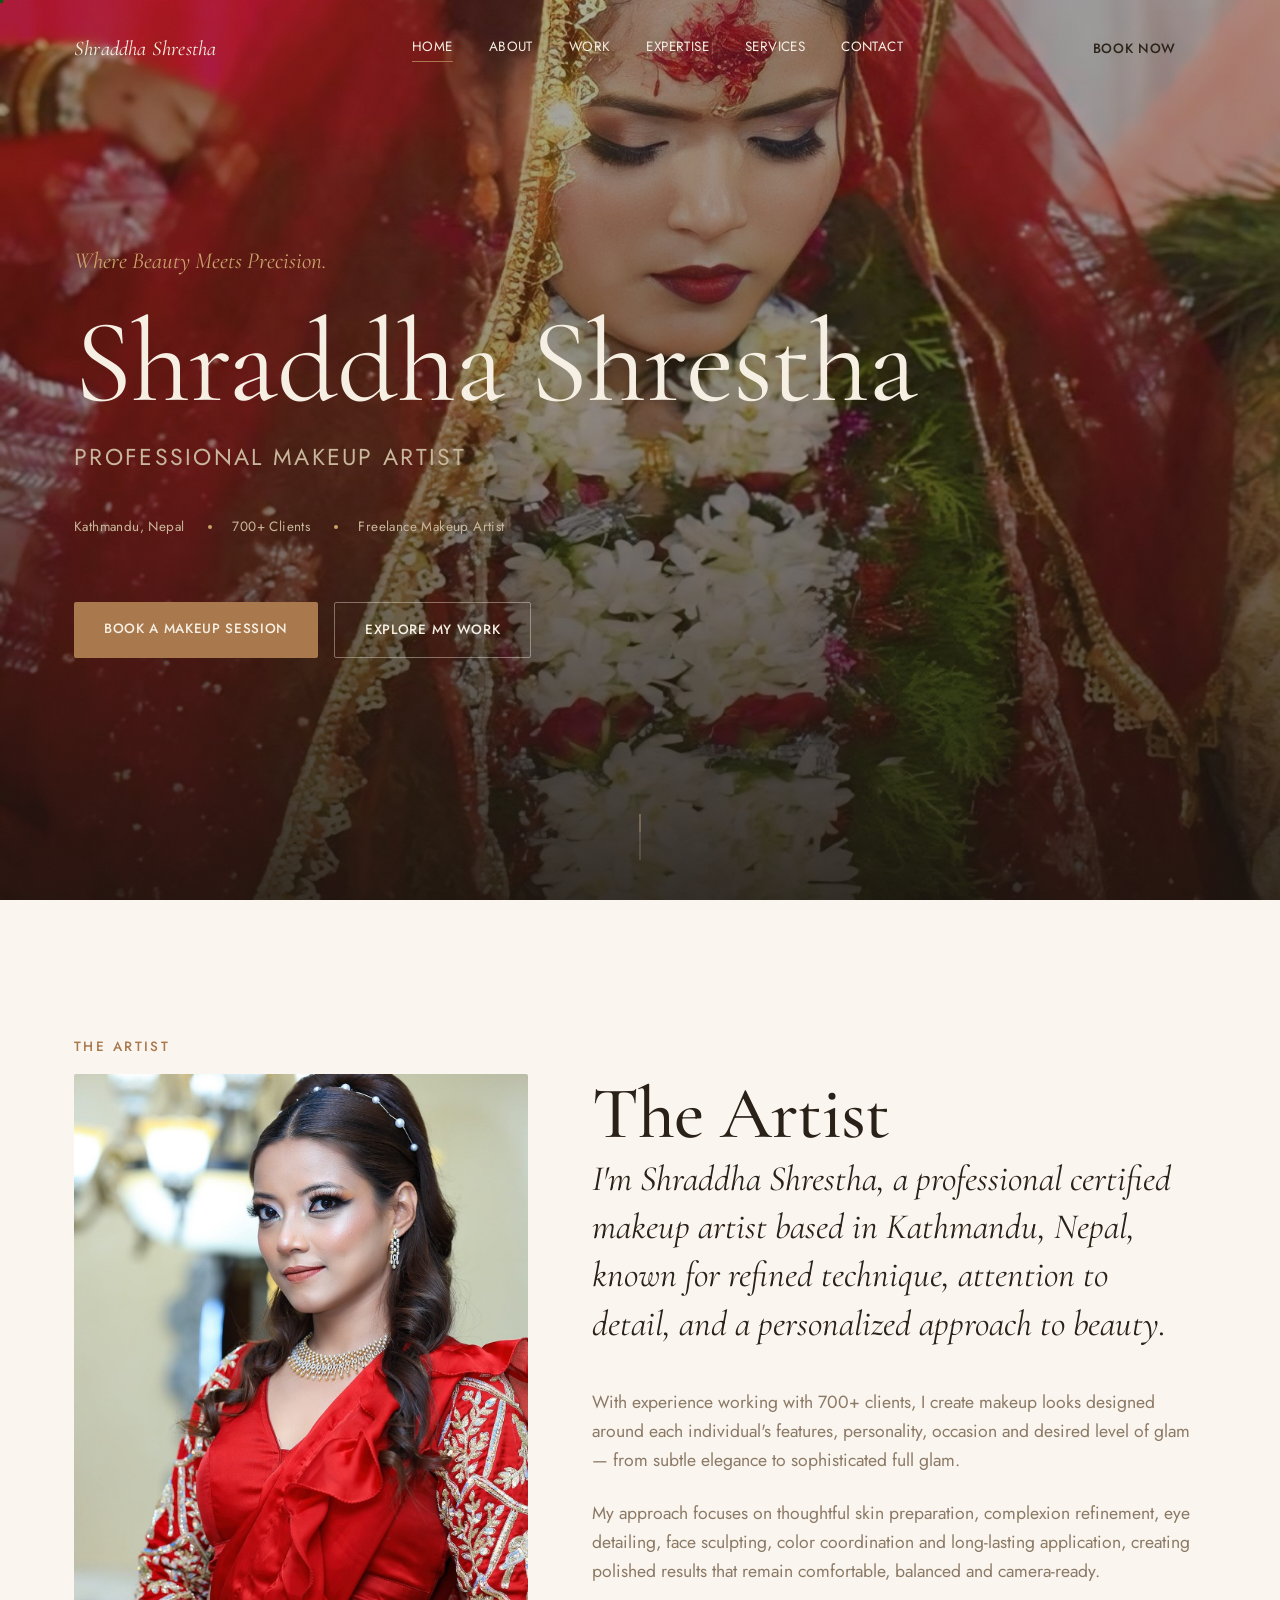
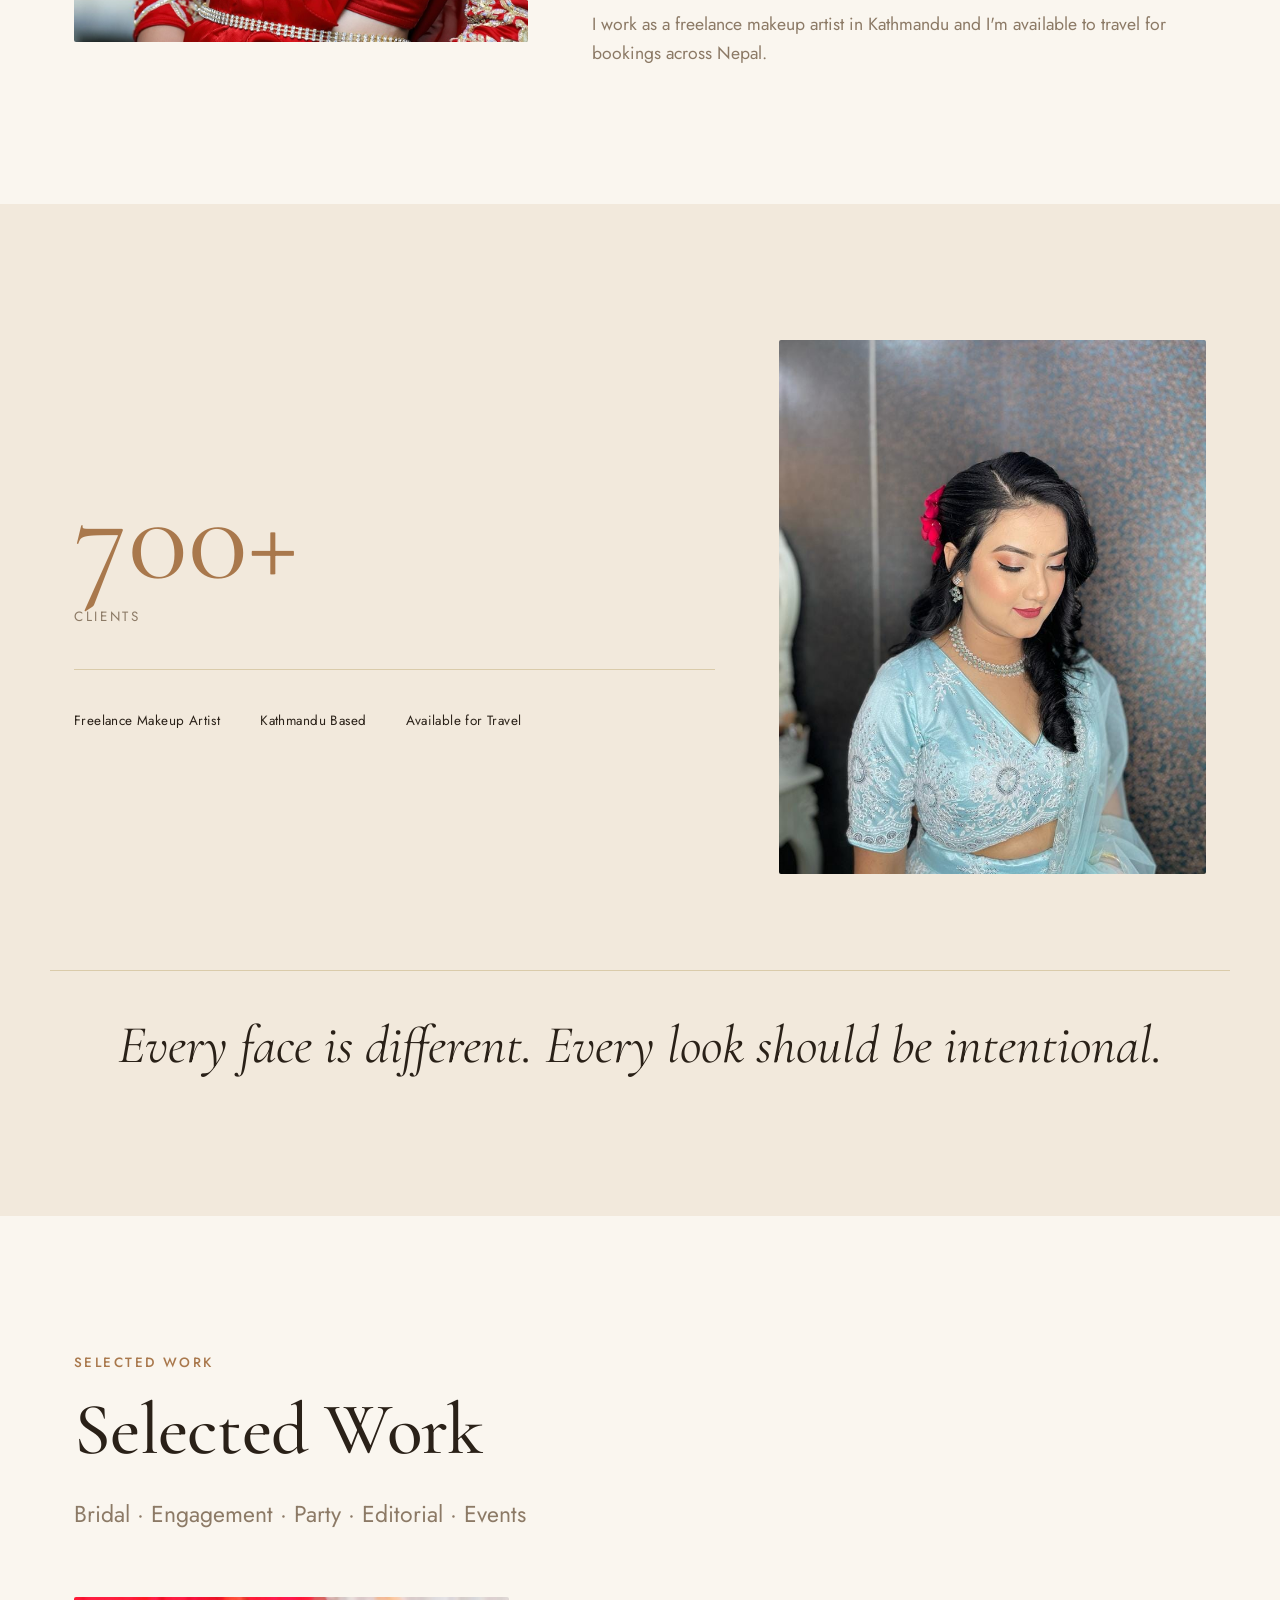
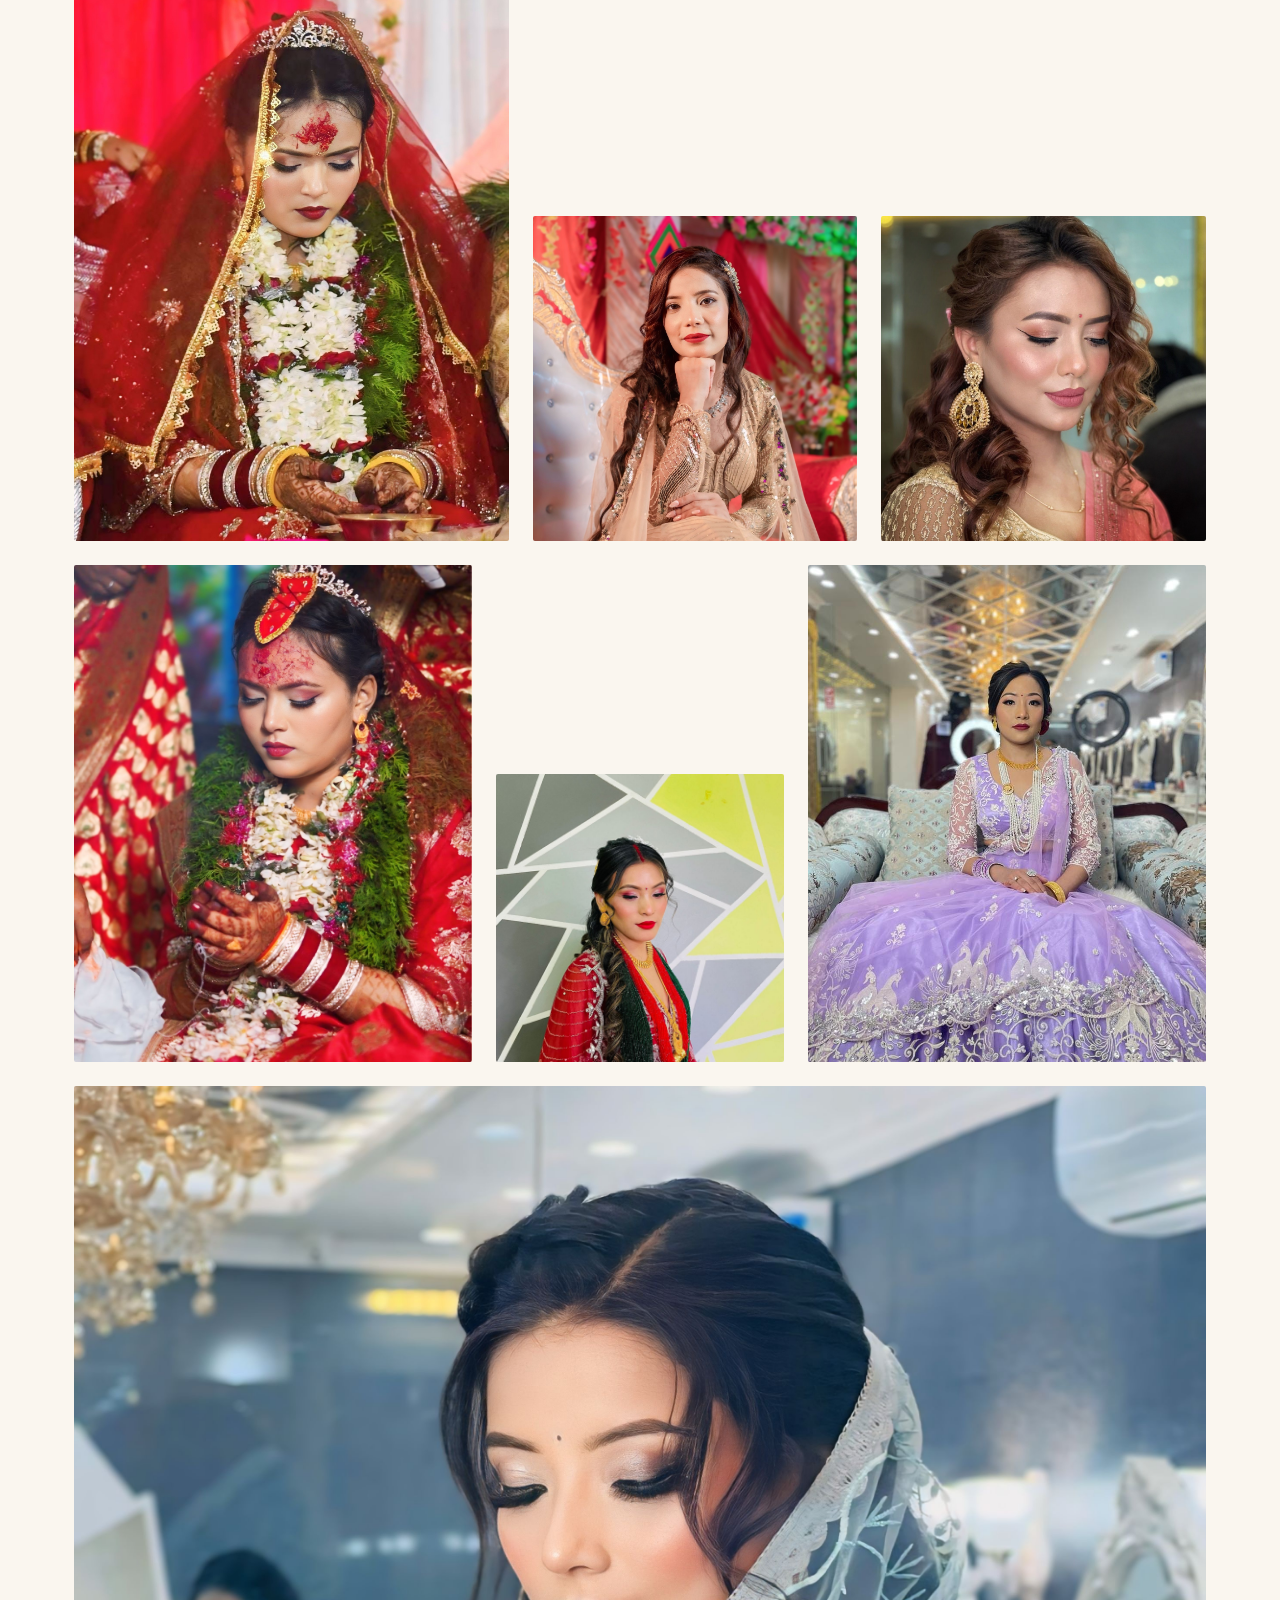
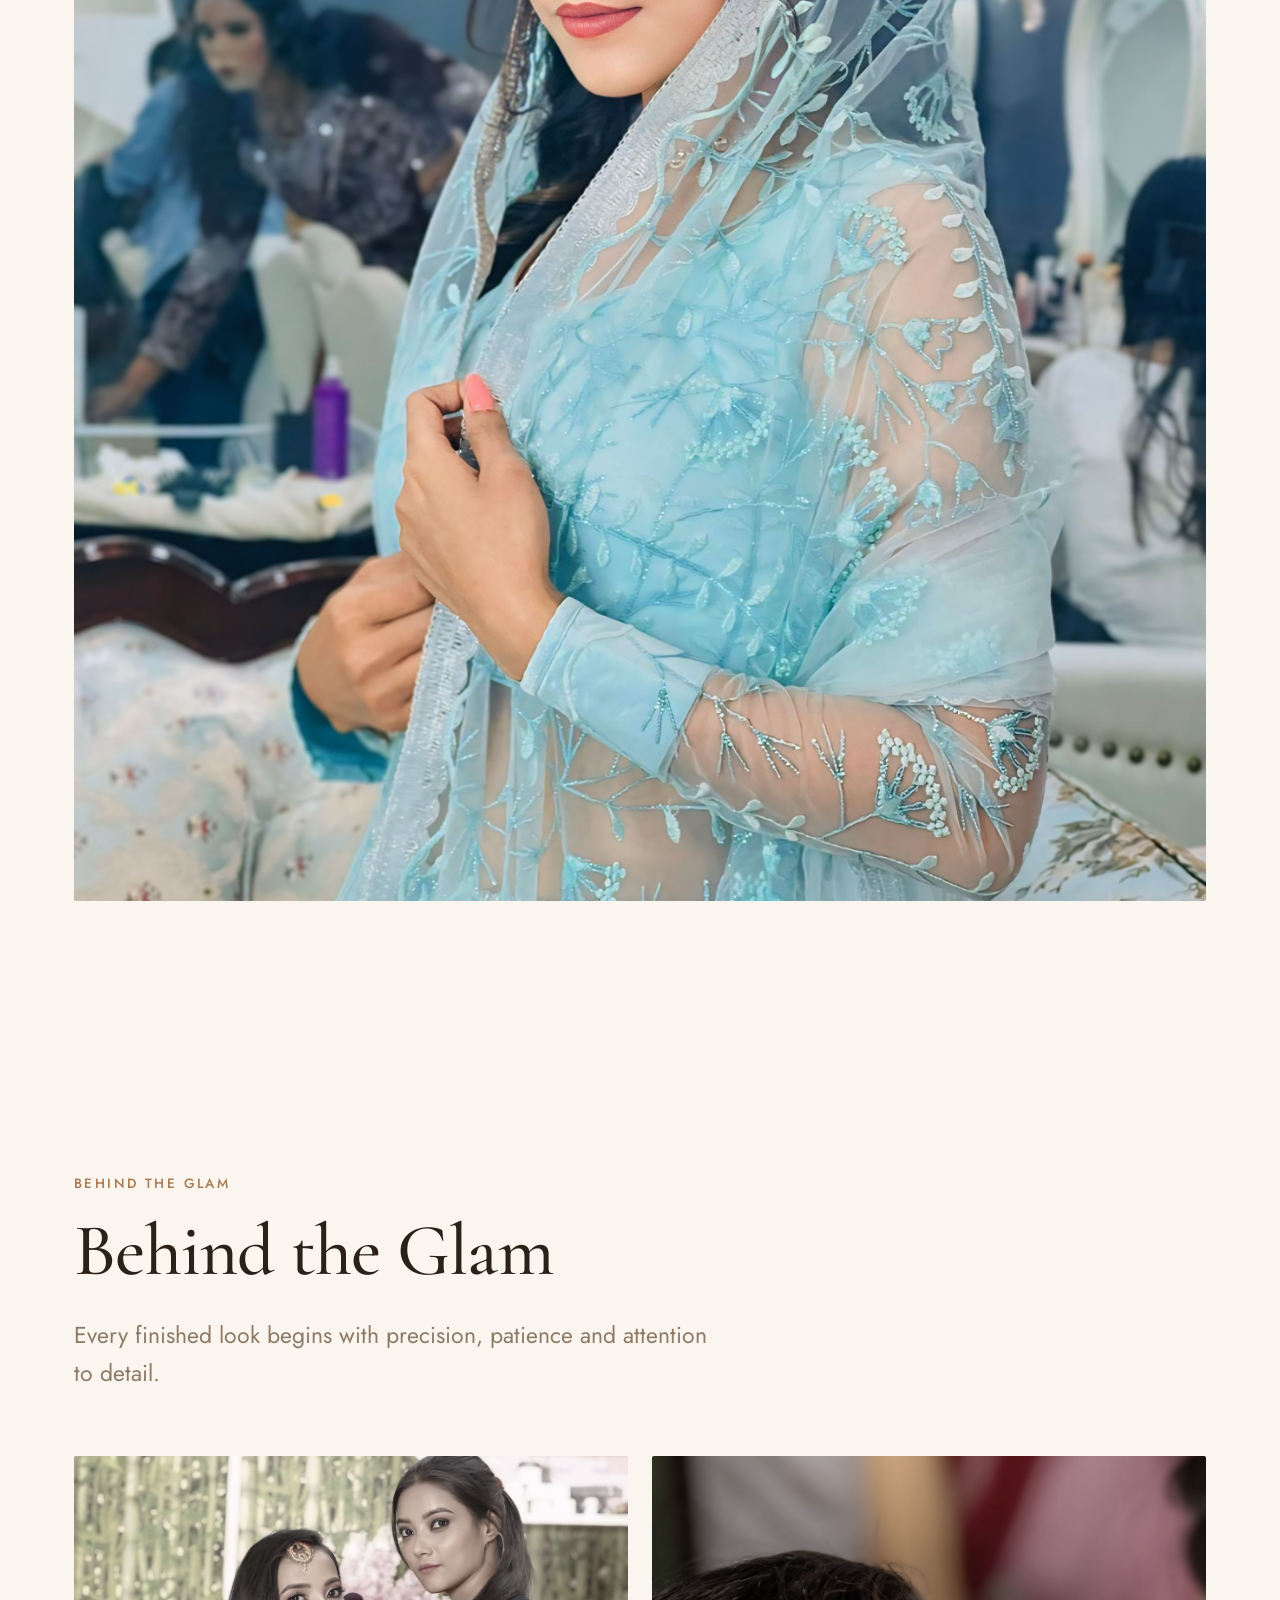
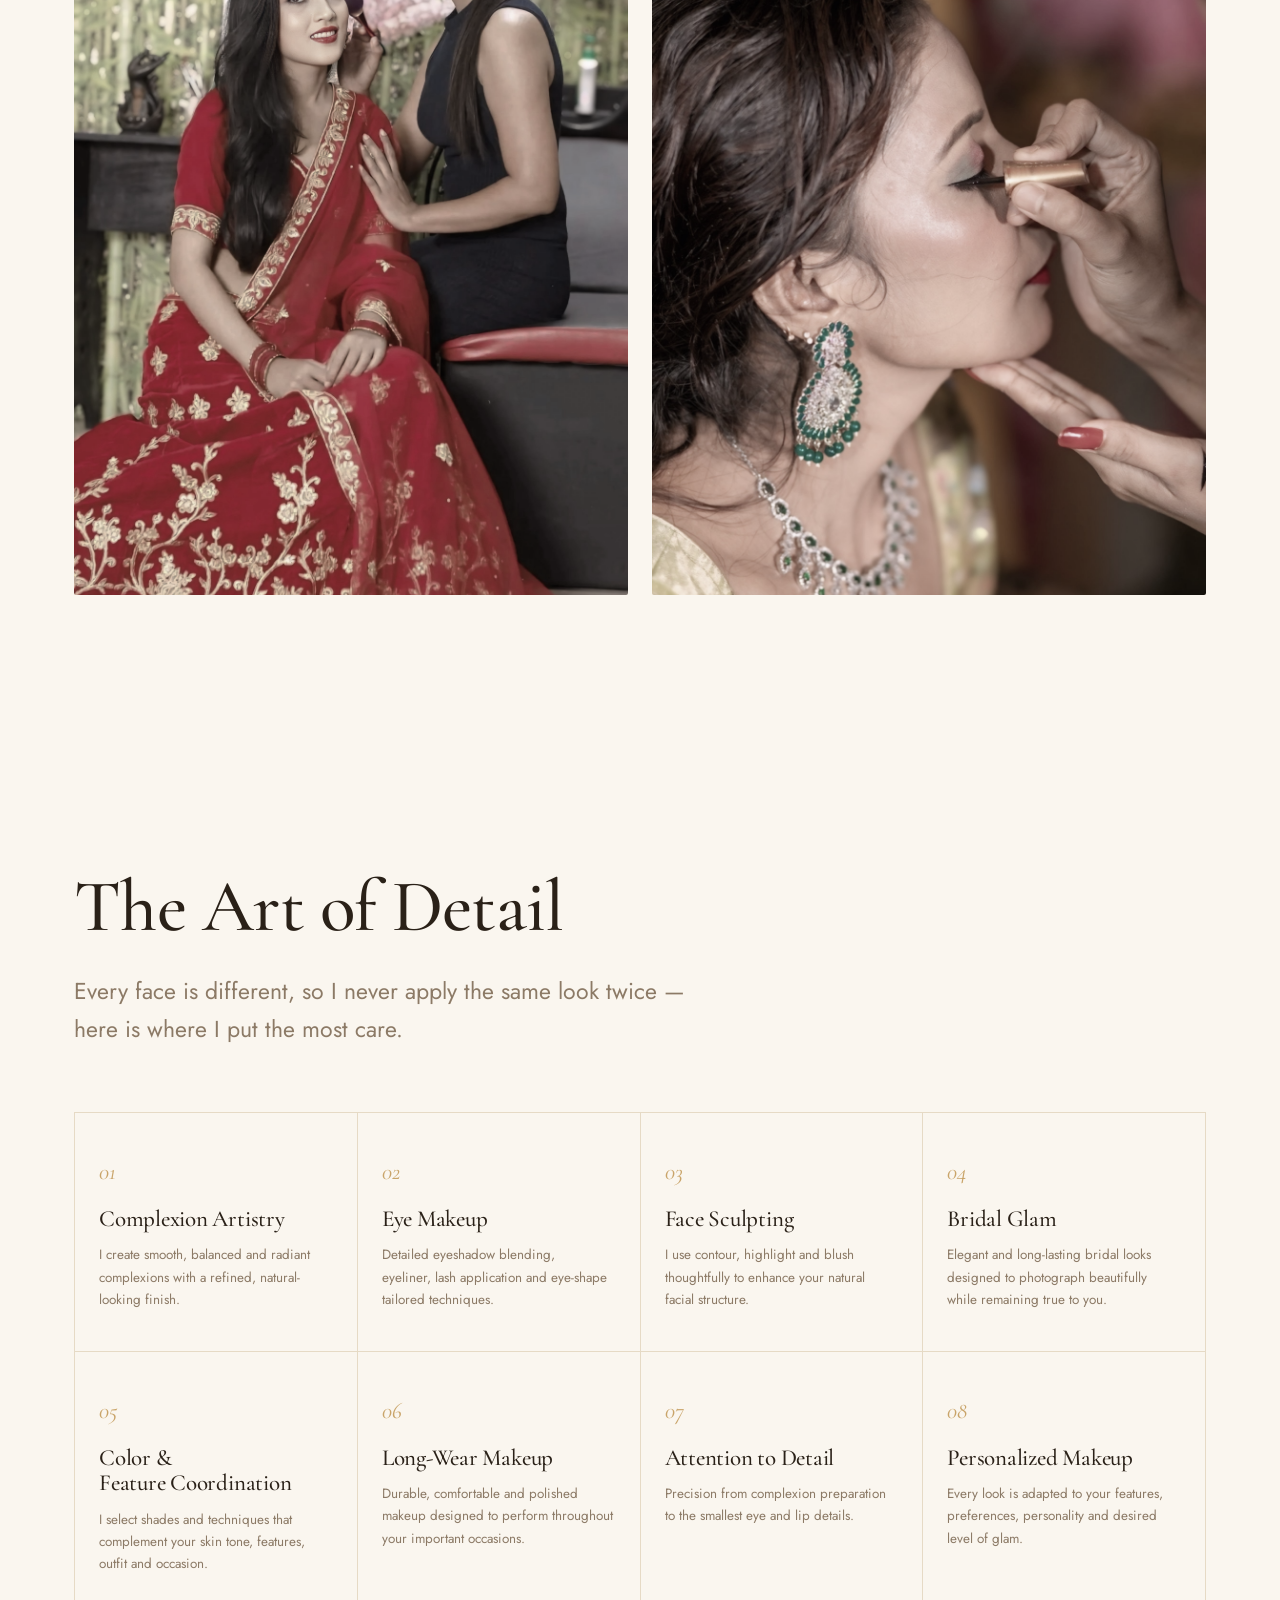
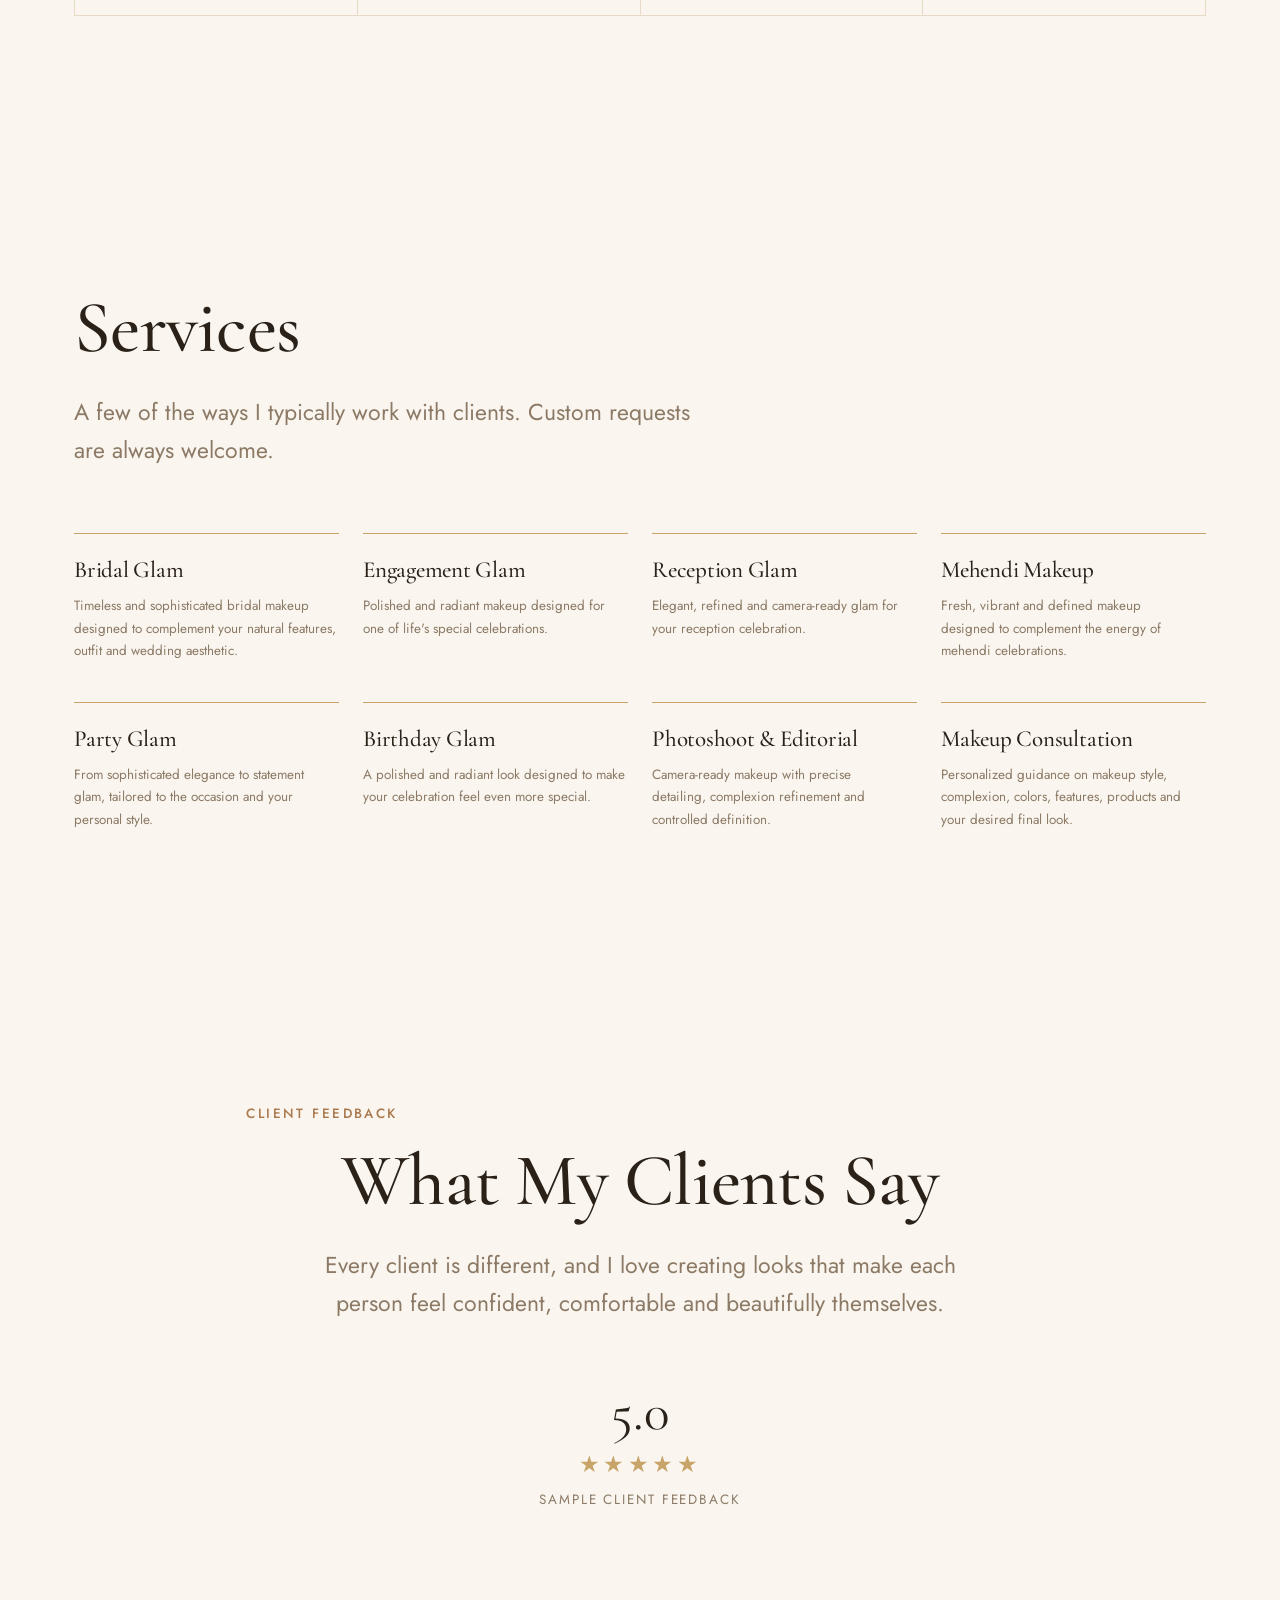
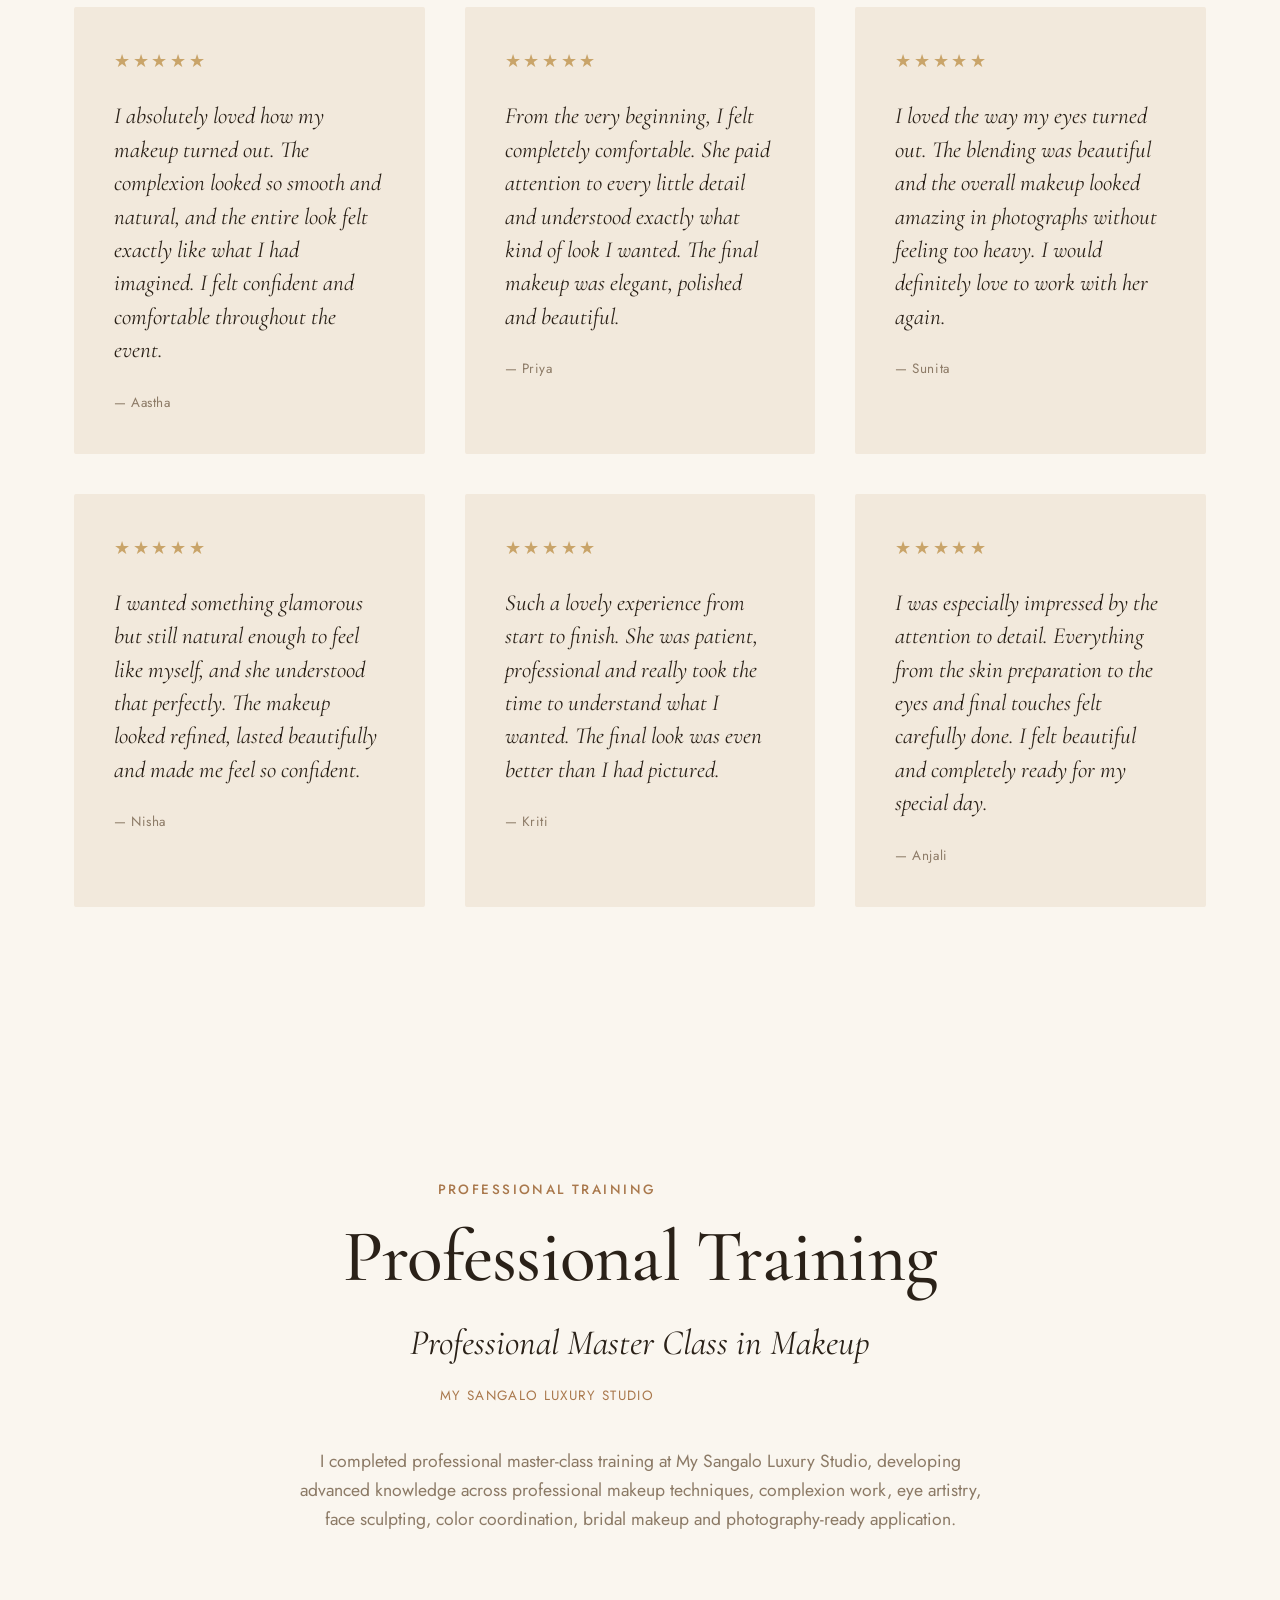
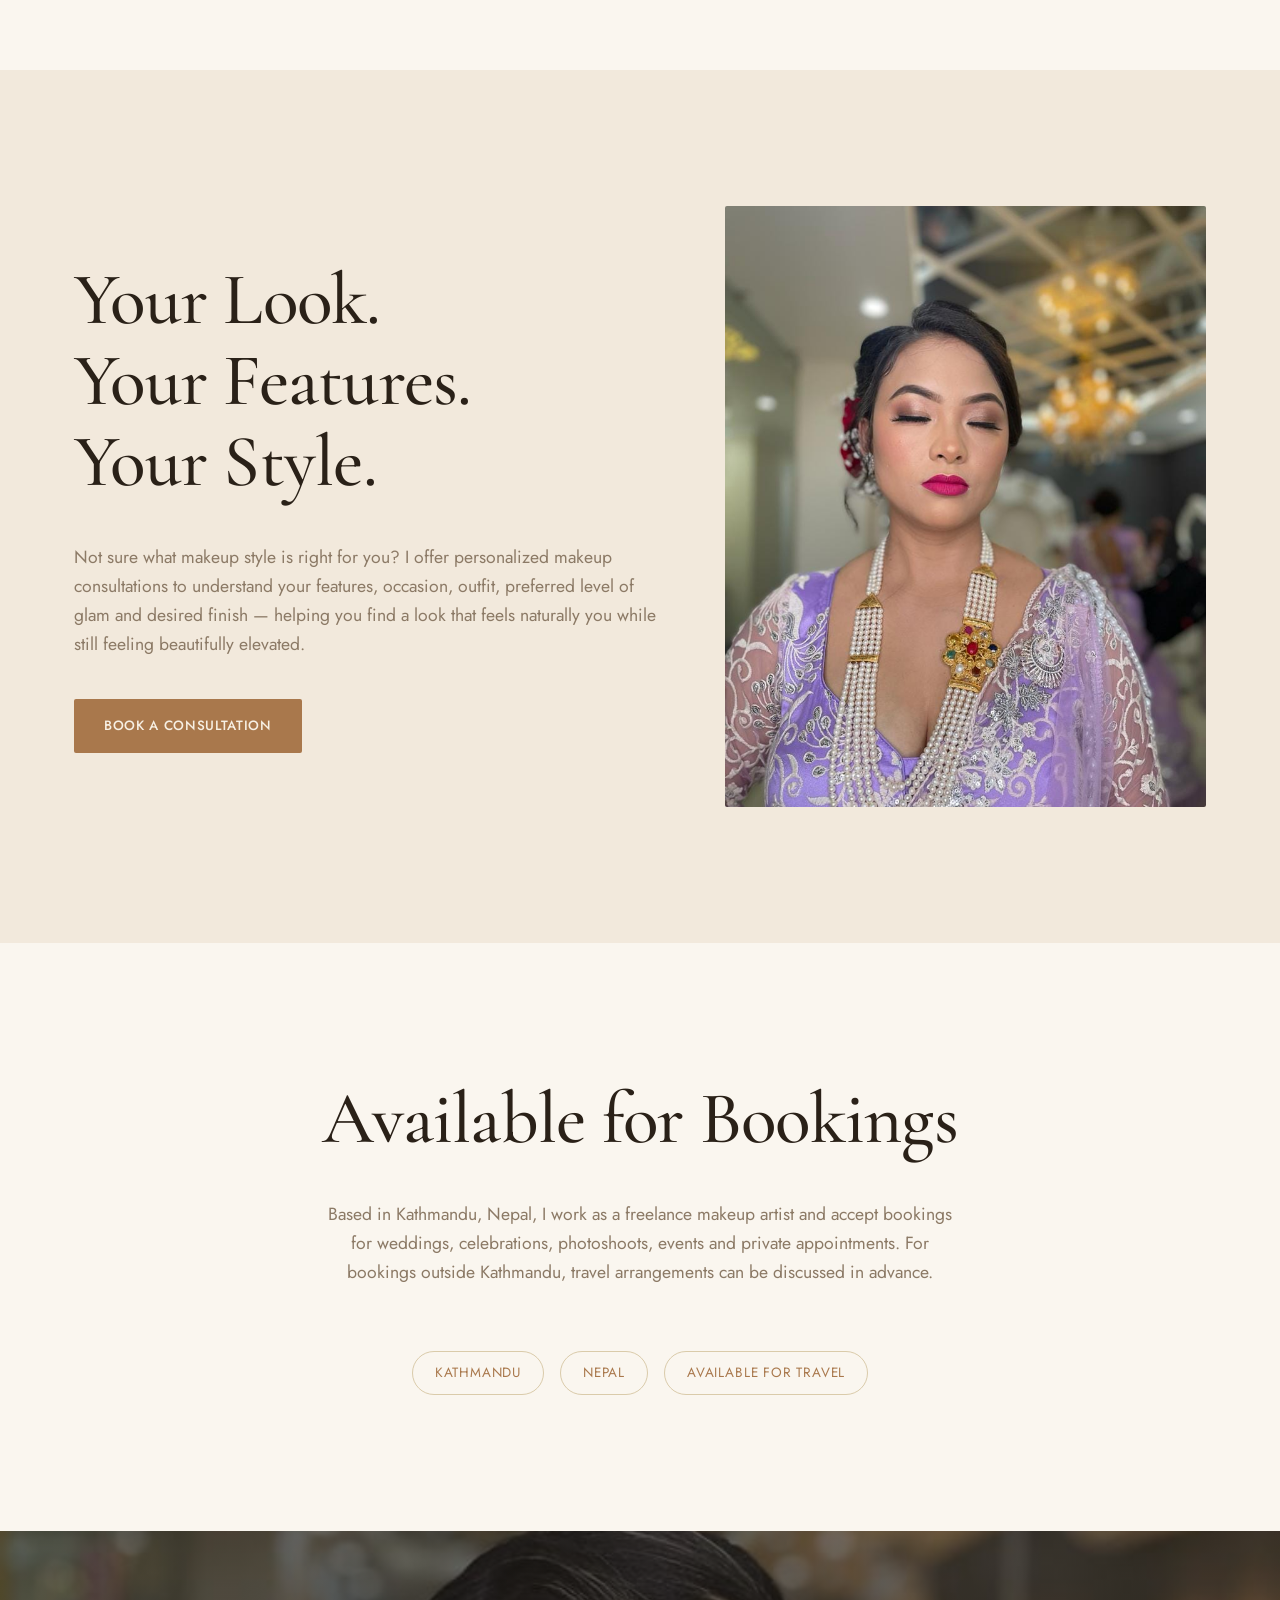
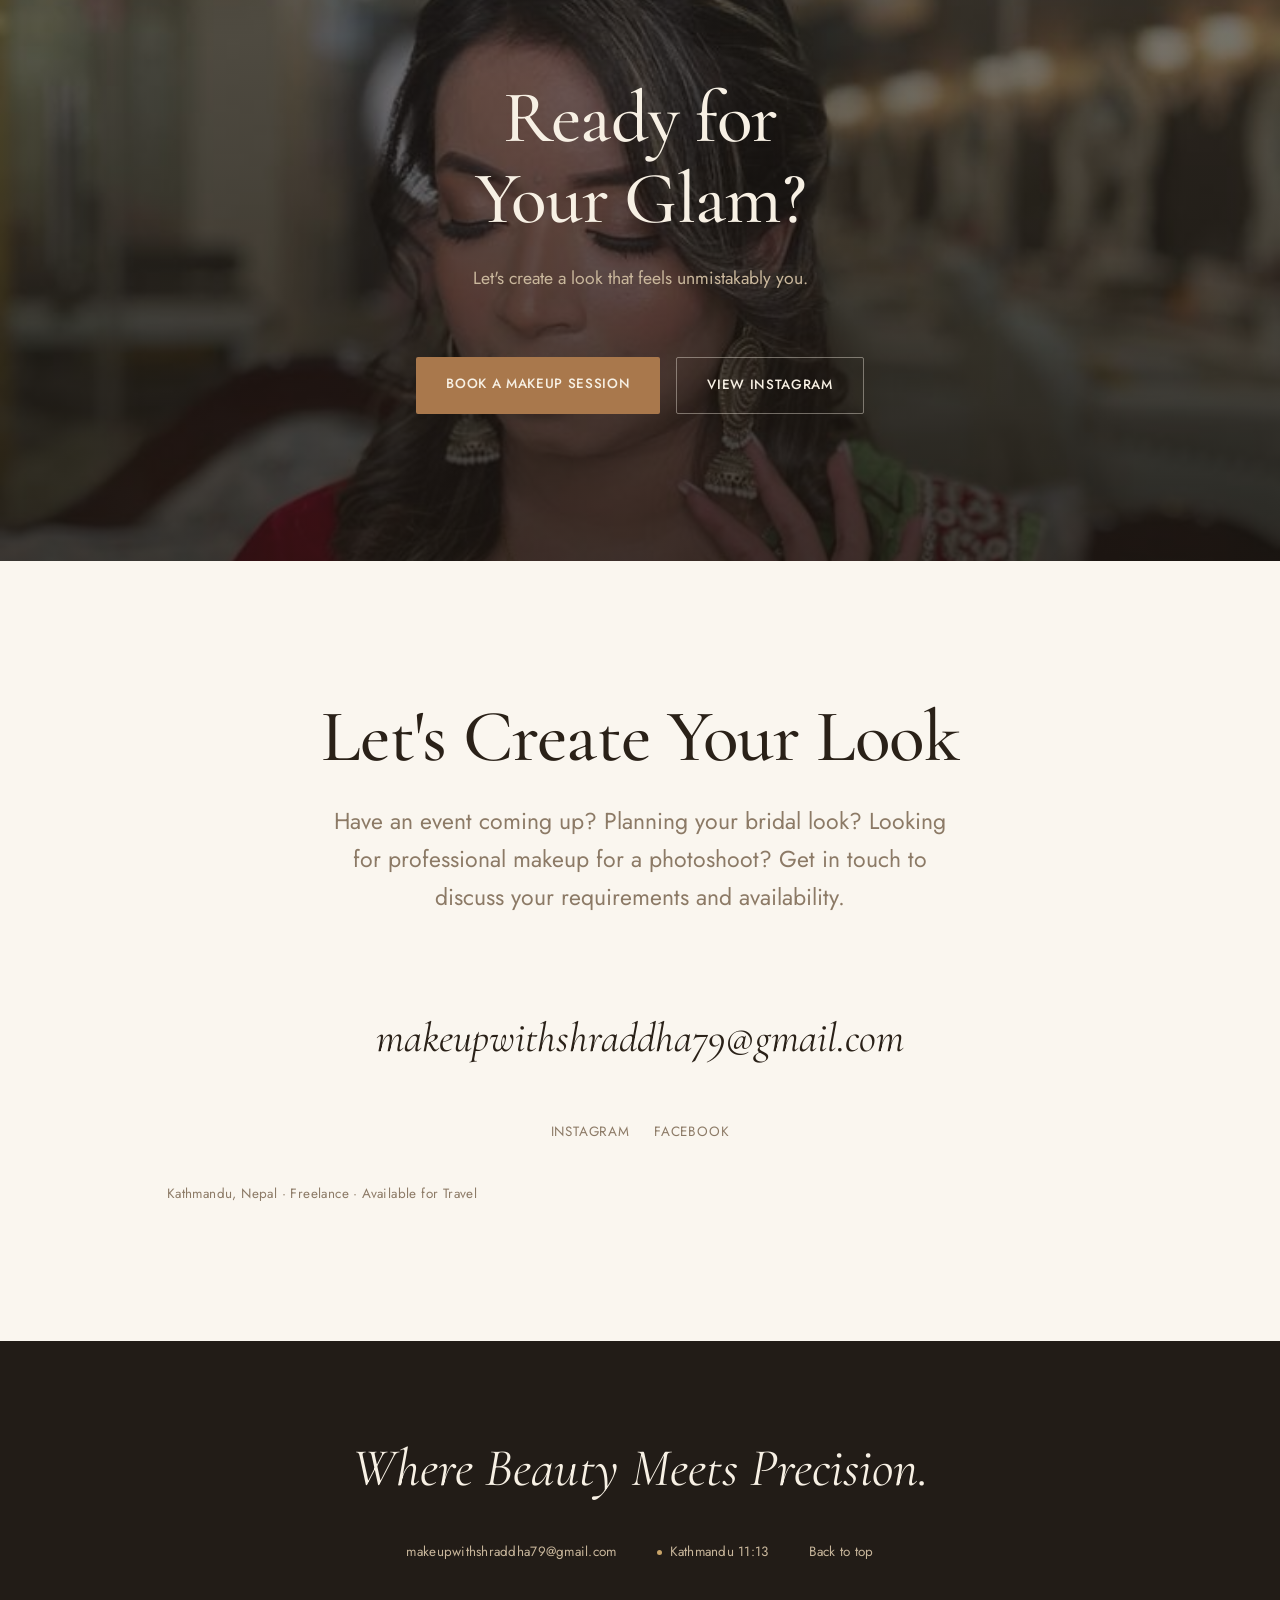
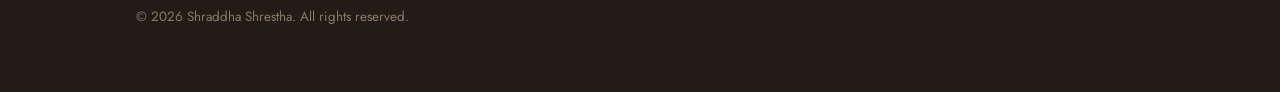
==== index.html @ 5c32a6ad "Initial commit: Shraddha Shrestha makeup artist portfolio Premium editorial portfolio built on a con" ====
<!DOCTYPE html>
<html lang="en">
<head>
  <meta charset="UTF-8">
  <meta name="viewport" content="width=device-width, initial-scale=1.0">
  <meta name="theme-color" content="#FAF5EC">

  <!-- ===== SEO / PRIMARY META ===== -->
  <title>Shraddha Shrestha | Bridal Makeup Artist in Kathmandu, Nepal</title>
  <meta name="description" content="Certified freelance makeup artist in Kathmandu, Nepal. Shraddha Shrestha creates bridal, engagement, party and photoshoot makeup for 700+ clients — available for bookings and travel across Nepal.">
  <meta name="keywords" content="makeup artist Kathmandu, bridal makeup artist Kathmandu, bridal makeup artist Nepal, professional makeup artist Nepal, freelance makeup artist Kathmandu, makeup artist near me Kathmandu, engagement makeup artist Kathmandu, party makeup artist Kathmandu, mehendi makeup Nepal, photoshoot makeup artist Kathmandu, makeup consultation Kathmandu, certified makeup artist Nepal, Shraddha Shrestha makeup artist, makeup with shraddha">
  <meta name="author" content="Shraddha Shrestha">
  <meta name="robots" content="index, follow, max-image-preview:large, max-snippet:-1, max-video-preview:-1">
  <link rel="canonical" href="https://example.com/">

  <!-- ===== LOCAL SEO — update lat/long if the studio location changes ===== -->
  <meta name="geo.region" content="NP-BA">
  <meta name="geo.placename" content="Kathmandu, Nepal">
  <meta name="geo.position" content="27.7172;85.3240">
  <meta name="ICBM" content="27.7172, 85.3240">

  <link rel="icon" href="data:image/svg+xml,%3Csvg xmlns='http://www.w3.org/2000/svg' viewBox='0 0 32 32'%3E%3Crect width='32' height='32' rx='6' fill='%232B241E'/%3E%3Ctext x='16' y='23' font-family='Georgia,serif' font-size='19' fill='%23C9A469' text-anchor='middle'%3ES%3C/text%3E%3C/svg%3E">
  <link rel="apple-touch-icon" href="data:image/svg+xml,%3Csvg xmlns='http://www.w3.org/2000/svg' viewBox='0 0 32 32'%3E%3Crect width='32' height='32' fill='%232B241E'/%3E%3Ctext x='16' y='23' font-family='Georgia,serif' font-size='19' fill='%23C9A469' text-anchor='middle'%3ES%3C/text%3E%3C/svg%3E">

  <!-- ===== OPEN GRAPH ===== -->
  <meta property="og:type" content="website">
  <meta property="og:site_name" content="Shraddha Shrestha">
  <meta property="og:url" content="https://example.com/">
  <meta property="og:title" content="Shraddha Shrestha | Bridal Makeup Artist in Kathmandu, Nepal">
  <meta property="og:description" content="Certified freelance makeup artist in Kathmandu, Nepal — bridal, engagement, party, mehendi and photoshoot makeup for 700+ clients. Where beauty meets precision.">
  <meta property="og:image" content="https://example.com/images/Shraddha%20Shrestha%20about%20me%20image.jpg">
  <meta property="og:image:width" content="1200">
  <meta property="og:image:height" content="630">
  <meta property="og:image:alt" content="Shraddha Shrestha, bridal makeup artist in Kathmandu, Nepal">
  <meta property="og:locale" content="en_US">

  <!-- ===== TWITTER CARD ===== -->
  <meta name="twitter:card" content="summary_large_image">
  <meta name="twitter:title" content="Shraddha Shrestha | Bridal Makeup Artist in Kathmandu, Nepal">
  <meta name="twitter:description" content="Certified freelance makeup artist in Kathmandu, Nepal — bridal, engagement, party, mehendi and photoshoot makeup for 700+ clients.">
  <meta name="twitter:image" content="https://example.com/images/Shraddha%20Shrestha%20about%20me%20image.jpg">
  <meta name="twitter:image:alt" content="Shraddha Shrestha, bridal makeup artist in Kathmandu, Nepal">

  <!-- ===== FONTS ===== -->
  <link rel="preconnect" href="https://fonts.googleapis.com">
  <link rel="preconnect" href="https://fonts.gstatic.com" crossorigin>
  <link rel="stylesheet" href="https://fonts.googleapis.com/css2?family=Cormorant+Garamond:ital,wght@0,400;0,500;0,600;1,400;1,500&family=Jost:wght@400;500;600&display=swap">

  <link rel="preload" as="image" href="images/ee.jpg">
  <link rel="stylesheet" href="style.css">

  <!-- ===== STRUCTURED DATA =====
       Deliberately NOT including review/aggregateRating schema:
       the testimonials on this page are sample/placeholder content
       (see content.js), and structured-data ratings can surface
       directly as star ratings in Google search results — adding
       that here before real reviews exist would be misleading. ===== -->
  <script type="application/ld+json">
  {
    "@context": "https://schema.org",
    "@type": "Person",
    "name": "Shraddha Shrestha",
    "alternateName": "Makeup with Shraddha",
    "url": "https://example.com/",
    "image": "https://example.com/images/Shraddha%20Shrestha%20about%20me%20image.jpg",
    "jobTitle": "Bridal & Freelance Makeup Artist",
    "description": "Certified freelance makeup artist in Kathmandu, Nepal, specializing in bridal, engagement, party, mehendi and photoshoot makeup.",
    "address": { "@type": "PostalAddress", "addressLocality": "Kathmandu", "addressCountry": "Nepal" },
    "areaServed": { "@type": "Country", "name": "Nepal" },
    "knowsAbout": ["Bridal Makeup", "Engagement Makeup", "Reception Makeup", "Mehendi Makeup", "Party Makeup", "Birthday Makeup", "Photoshoot Makeup", "Makeup Consultation"],
    "makesOffer": [
      { "@type": "Offer", "itemOffered": { "@type": "Service", "name": "Bridal Glam" } },
      { "@type": "Offer", "itemOffered": { "@type": "Service", "name": "Engagement Glam" } },
      { "@type": "Offer", "itemOffered": { "@type": "Service", "name": "Reception Glam" } },
      { "@type": "Offer", "itemOffered": { "@type": "Service", "name": "Mehendi Makeup" } },
      { "@type": "Offer", "itemOffered": { "@type": "Service", "name": "Party Glam" } },
      { "@type": "Offer", "itemOffered": { "@type": "Service", "name": "Birthday Glam" } },
      { "@type": "Offer", "itemOffered": { "@type": "Service", "name": "Photoshoot & Editorial Makeup" } },
      { "@type": "Offer", "itemOffered": { "@type": "Service", "name": "Makeup Consultation" } }
    ],
    "sameAs": ["https://instagram.com/makeupwithshraddha_", "https://www.facebook.com/makeupwithshraddha"]
  }
  </script>
</head>
<body>
  <div class="grain" aria-hidden="true"></div>
  <div class="cursor-dot" aria-hidden="true"></div>

  <a href="#hero" class="skip-link">Skip to content</a>

  <!-- ===== NAVIGATION ===== -->
  <header id="navbar">
    <div class="nav-inner">
      <a href="#hero" class="nav-logo" id="nav-logo"></a>
      <button id="menu-toggle" aria-label="Toggle menu" aria-expanded="false">
        <span></span>
        <span></span>
      </button>
      <nav class="nav-links" id="nav-links"></nav>
      <a href="#contact" class="btn btn-nav" id="nav-cta"></a>
    </div>
  </header>

  <!-- ===== HERO ===== -->
  <section id="hero">
    <div class="hero-bg">
      <video
        class="hero-video"
        id="hero-video"
        autoplay
        muted
        loop
        playsinline
        preload="metadata">
      </video>
      <div class="hero-overlay"></div>
    </div>
    <div class="hero-content">
      <p class="eyebrow" id="hero-eyebrow"></p>
      <h1 id="hero-headline"></h1>
      <p class="hero-sub" id="hero-subheadline"></p>
      <div class="hero-meta" id="hero-meta"></div>
      <div class="hero-buttons" id="hero-buttons"></div>
    </div>
    <div class="hero-scroll" aria-hidden="true"><span></span></div>
  </section>

  <!-- ===== ABOUT / THE ARTIST ===== -->
  <section id="about">
    <p class="eyebrow eyebrow-label">The Artist</p>
    <div class="about-grid">
      <div class="about-image">
        <img id="about-image" src="" alt="">
      </div>
      <div class="about-text">
        <h2 id="about-heading"></h2>
        <p class="lead" id="about-lead"></p>
        <div id="about-paragraphs"></div>
      </div>
    </div>
  </section>

  <!-- ===== STATS / EXPERIENCE ===== -->
  <section id="stats">
    <div class="stats-grid">
      <div class="stats-figure">
        <span class="stats-number" id="stats-number"></span>
        <span class="stats-number-label" id="stats-number-label"></span>
        <ul class="stats-details" id="stats-details"></ul>
      </div>
      <div class="stats-image">
        <img id="stats-image" src="" alt="">
      </div>
    </div>
    <p class="stats-statement" id="stats-statement"></p>
  </section>

  <!-- ===== SELECTED WORK ===== -->
  <section id="work">
    <p class="eyebrow eyebrow-label">Selected Work</p>
    <h2 id="work-heading"></h2>
    <p class="section-intro" id="work-intro"></p>
    <div class="work-gallery" id="work-gallery"></div>
  </section>

  <!-- ===== BEHIND THE GLAM ===== -->
  <section id="glam">
    <p class="eyebrow eyebrow-label">Behind the Glam</p>
    <h2 id="glam-heading"></h2>
    <p class="section-intro" id="glam-statement"></p>
    <div class="glam-gallery" id="glam-gallery"></div>
  </section>

  <!-- ===== EXPERTISE / THE ART OF DETAIL ===== -->
  <section id="expertise">
    <h2 id="expertise-heading"></h2>
    <p class="section-intro" id="expertise-intro"></p>
    <div class="expertise-grid" id="expertise-items"></div>
  </section>

  <!-- ===== SERVICES ===== -->
  <section id="services">
    <h2 id="services-heading"></h2>
    <p class="section-intro" id="services-intro"></p>
    <div class="services-grid" id="services-items"></div>
  </section>

  <!-- ===== TESTIMONIALS (sample/demo content — see content.js) ===== -->
  <section id="testimonials">
    <p class="eyebrow eyebrow-label">Client Feedback</p>
    <h2 id="testimonials-heading"></h2>
    <p class="section-intro" id="testimonials-intro"></p>
    <div class="testimonials-rating">
      <span class="testimonials-rating-number" id="testimonials-rating-number"></span>
      <span class="testimonials-rating-stars" id="testimonials-rating-stars"></span>
      <span class="testimonials-rating-label" id="testimonials-rating-label"></span>
    </div>
    <div class="testimonials-track" id="testimonials-items"></div>
  </section>

  <!-- ===== PROFESSIONAL TRAINING ===== -->
  <section id="training">
    <div class="training-inner">
      <p class="eyebrow eyebrow-label">Professional Training</p>
      <h2 id="training-heading"></h2>
      <p class="training-qualification" id="training-qualification"></p>
      <p class="training-institution" id="training-institution"></p>
      <p class="training-paragraph" id="training-paragraph"></p>
    </div>
  </section>

  <!-- ===== MAKEUP CONSULTATION ===== -->
  <section id="consultation">
    <div class="consultation-grid">
      <div class="consultation-text">
        <h2 id="consultation-heading"></h2>
        <p id="consultation-paragraph"></p>
        <a href="#" class="btn btn-primary" id="consultation-cta"></a>
      </div>
      <div class="consultation-image">
        <img id="consultation-image" src="" alt="">
      </div>
    </div>
  </section>

  <!-- ===== AVAILABLE FOR BOOKINGS / TRAVEL ===== -->
  <section id="travel">
    <h2 id="travel-heading"></h2>
    <p id="travel-paragraph"></p>
    <div class="travel-tags" id="travel-tags"></div>
  </section>

  <!-- ===== FINAL CTA ===== -->
  <section id="finalCta">
    <div class="final-cta-bg">
      <img id="final-cta-image" src="" alt="">
      <div class="final-cta-overlay"></div>
    </div>
    <div class="final-cta-content">
      <h2 id="final-cta-heading"></h2>
      <p id="final-cta-paragraph"></p>
      <div class="hero-buttons" id="final-cta-buttons"></div>
    </div>
  </section>

  <!-- ===== CONTACT ===== -->
  <section id="contact">
    <h2 id="contact-heading"></h2>
    <p class="section-intro" id="contact-intro"></p>
    <a href="#" id="contact-email" class="contact-email"></a>
    <div class="social-links" id="contact-social"></div>
    <p class="contact-meta" id="contact-meta"></p>
  </section>

  <!-- ===== FOOTER ===== -->
  <footer>
    <p class="footer-mark" id="footer-tagline"></p>
    <div class="footer-meta">
      <a href="#" id="footer-email"></a>
      <span class="footer-time" id="footer-time" aria-label="Local time"></span>
      <a href="#hero" class="footer-top" data-scroll-top>Back to top</a>
    </div>
    <p class="footer-legal" id="footer-legal"></p>
  </footer>

  <script src="content.js"></script>
  <script src="render.js"></script>
  <script src="lenis.min.js"></script>
  <script src="script.js"></script>
</body>
</html>
---- style.css ----
/* ============================================================
   Shraddha Shrestha — Makeup Artist Portfolio
   Fonts loaded in index.html <head> (Cormorant Garamond + Jost)
   ============================================================ */

/* ============================
   1. DESIGN TOKENS
   ============================ */
:root {
  /* --- Colour: warm ivory / cream editorial, deep charcoal for bookends --- */
  --color-bg:            #FAF6EF;
  --color-bg-raised:     #F2E9DC;
  --color-bg-deep:        #221C17;
  --color-bg-deep-raised: #2C241D;
  --color-text:          #2A2118;
  --color-text-muted:    #8C7A66;
  --color-text-inverse:       #F7F0E4;
  --color-text-inverse-muted: #C9B79C;
  --color-accent:        #A9784C;
  --color-accent-soft:   #C9A469;
  --color-border:        #E6DAC5;
  --color-border-soft:   #DACBAA;

  /* --- Type families --- */
  --font-display: 'Cormorant Garamond', Georgia, 'Times New Roman', serif;
  --font-sans:    'Jost', -apple-system, BlinkMacSystemFont, 'Segoe UI', Roboto, sans-serif;

  /* --- Fluid type scale --- */
  --step-sm:  clamp(0.78rem, 0.76rem + 0.10vw, 0.85rem);
  --step-0:   clamp(1.00rem, 0.96rem + 0.20vw, 1.10rem);
  --step-1:   clamp(1.20rem, 1.12rem + 0.40vw, 1.45rem);
  --step-2:   clamp(1.60rem, 1.35rem + 1.10vw, 2.40rem);
  --step-3:   clamp(2.10rem, 1.65rem + 2.10vw, 3.40rem);
  --step-4:   clamp(2.70rem, 1.95rem + 3.40vw, 4.60rem);
  --step-hero: clamp(3.00rem, 1.30rem + 7.80vw, 7.40rem);

  /* --- Spacing scale --- */
  --space-2xs: 0.5rem;
  --space-xs:  0.75rem;
  --space-sm:  1rem;
  --space-md:  1.5rem;
  --space-lg:  2.5rem;
  --space-xl:  4rem;
  --space-2xl: 6rem;
  --space-3xl: 8.5rem;

  /* --- Layout --- */
  --container: 1180px;
  --measure: 62ch;

  /* --- Motion --- */
  --ease-out: cubic-bezier(0.19, 1, 0.22, 1);
}

/* ============================
   2. RESET
   ============================ */
*,
*::before,
*::after {
  margin: 0;
  padding: 0;
  box-sizing: border-box;
}

html {
  scroll-behavior: smooth;
}

body {
  background-color: var(--color-bg);
  color: var(--color-text);
  font-family: var(--font-sans);
  font-size: var(--step-0);
  line-height: 1.65;
  -webkit-font-smoothing: antialiased;
  -moz-osx-font-smoothing: grayscale;
  font-optical-sizing: auto;
  text-rendering: optimizeLegibility;
  overflow-x: hidden;
}

html.lenis,
html.lenis body {
  height: auto;
}

.lenis.lenis-smooth {
  scroll-behavior: auto !important;
}

.lenis.lenis-smooth [data-lenis-prevent] {
  overscroll-behavior: contain;
}

.lenis.lenis-stopped {
  overflow: hidden;
}

h1,
h2,
h3,
.about-text .lead,
.stats-statement,
.footer-mark {
  text-wrap: balance;
}

p {
  text-wrap: pretty;
}

img,
video {
  display: block;
  max-width: 100%;
}

a {
  color: inherit;
  text-decoration: none;
}

ul,
ol {
  list-style: none;
}

/* ============================
   3. TYPOGRAPHY
   ============================ */
h1,
h2,
h3 {
  font-family: var(--font-display);
  font-weight: 500;
  line-height: 1.1;
  letter-spacing: -0.01em;
}

h1 {
  font-weight: 400;
  font-size: var(--step-hero);
  letter-spacing: -0.01em;
  line-height: 1.0;
}

h2 {
  font-size: var(--step-4);
}

h3 {
  font-size: var(--step-2);
  font-weight: 500;
}

p {
  max-width: var(--measure);
}

.eyebrow {
  font-family: var(--font-display);
  font-style: italic;
  font-size: var(--step-1);
  color: var(--color-accent);
  margin-bottom: var(--space-md);
}

.eyebrow-label {
  font-family: var(--font-sans);
  font-style: normal;
  font-size: var(--step-sm);
  font-weight: 500;
  letter-spacing: 0.18em;
  text-transform: uppercase;
  color: var(--color-accent);
  margin-bottom: var(--space-sm);
}

.section-intro {
  color: var(--color-text-muted);
  font-size: var(--step-1);
  max-width: 46ch;
  margin-top: var(--space-md);
  margin-bottom: var(--space-xl);
}

/* ============================
   4. LAYOUT PRIMITIVES
   ============================ */
section {
  max-width: var(--container);
  margin-inline: auto;
  padding-block: var(--space-3xl);
  padding-inline: var(--space-md);
  scroll-margin-top: 90px;
}

.skip-link {
  position: absolute;
  left: -999px;
  top: 0;
  z-index: 500;
  background: var(--color-accent);
  color: var(--color-bg-deep);
  padding: 12px 20px;
  font-size: var(--step-sm);
}

.skip-link:focus {
  left: var(--space-md);
  top: var(--space-md);
}

/* ============================
   5. NAVIGATION
   ============================ */
#navbar {
  position: fixed;
  inset: 0 0 auto 0;
  z-index: 100;
  background-color: transparent;
  border-bottom: 1px solid transparent;
  transition: background-color 0.4s ease, border-color 0.4s ease;
}

#navbar.scrolled {
  background-color: rgba(250, 246, 239, 0.88);
  backdrop-filter: blur(10px);
  border-bottom-color: var(--color-border);
}

.nav-inner {
  max-width: var(--container);
  margin-inline: auto;
  padding: 22px var(--space-md);
  display: flex;
  justify-content: space-between;
  align-items: center;
  gap: var(--space-md);
}

.nav-logo {
  font-family: var(--font-display);
  font-size: 1.3rem;
  font-style: italic;
  letter-spacing: 0.01em;
  color: var(--color-text);
}

#navbar:not(.scrolled) .nav-logo,
#navbar:not(.scrolled) .nav-links a {
  color: var(--color-text-inverse);
}

.nav-links {
  display: flex;
  gap: 36px;
  margin-inline: auto;
  padding-left: 36px;
}

.nav-links a {
  position: relative;
  font-size: var(--step-sm);
  letter-spacing: 0.03em;
  text-transform: uppercase;
  color: var(--color-text-muted);
  padding-bottom: 4px;
  background-image: linear-gradient(var(--color-accent), var(--color-accent));
  background-repeat: no-repeat;
  background-position: 0 100%;
  background-size: 0% 1px;
  transition: color 0.35s ease, background-size 0.45s var(--ease-out);
}

.nav-links a:hover,
.nav-links a:focus-visible {
  color: var(--color-accent);
  background-size: 100% 1px;
}

.nav-links a.is-current {
  color: var(--color-accent);
  background-size: 100% 1px;
}

.btn-nav {
  padding: 11px 24px;
  font-size: var(--step-sm);
  letter-spacing: 0.05em;
  text-transform: uppercase;
  flex-shrink: 0;
}

/* ============================
   6. HERO
   ============================ */
#hero {
  position: relative;
  max-width: none;
  margin: 0;
  padding-block: 0;
  padding-inline: 0;
  min-height: 100vh;
  min-height: 100svh;
  display: flex;
  align-items: center;
  overflow: hidden;
  background-color: var(--color-bg-deep);
}

.hero-bg {
  position: absolute;
  inset: 0;
  z-index: 0;
}

.hero-video,
.hero-still,
.hero-bg img {
  width: 100%;
  height: 100%;
  object-fit: cover;
  object-position: center;
}

.hero-overlay {
  position: absolute;
  inset: 0;
  background: linear-gradient(
    180deg,
    rgba(24, 19, 14, 0.35) 0%,
    rgba(24, 19, 14, 0.45) 45%,
    rgba(24, 19, 14, 0.88) 100%
  );
}

.hero-content {
  position: relative;
  z-index: 1;
  width: 100%;
  max-width: var(--container);
  margin-inline: auto;
  padding: 0 var(--space-md);
  color: var(--color-text-inverse);
}

#hero .eyebrow {
  color: var(--color-accent-soft);
}

#hero h1 {
  max-width: 18ch;
  margin-bottom: var(--space-sm);
  color: var(--color-text-inverse);
}

.hero-sub {
  font-family: var(--font-sans);
  font-size: var(--step-1);
  letter-spacing: 0.1em;
  text-transform: uppercase;
  color: var(--color-text-inverse-muted);
  margin-bottom: var(--space-lg);
}

.hero-meta {
  display: flex;
  flex-wrap: wrap;
  gap: var(--space-sm) var(--space-md);
  margin-bottom: var(--space-xl);
  font-size: var(--step-sm);
  letter-spacing: 0.03em;
  color: var(--color-text-inverse-muted);
}

.hero-meta span {
  position: relative;
  padding-left: var(--space-md);
}

.hero-meta span:first-child {
  padding-left: 0;
}

.hero-meta span:not(:first-child)::before {
  content: "";
  position: absolute;
  left: 0;
  top: 50%;
  transform: translateY(-50%);
  width: 4px;
  height: 4px;
  border-radius: 50%;
  background-color: var(--color-accent-soft);
}

.hero-buttons {
  display: flex;
  gap: var(--space-sm);
  flex-wrap: wrap;
}

.hero-scroll {
  position: absolute;
  left: 50%;
  bottom: var(--space-lg);
  transform: translateX(-50%);
  z-index: 1;
  width: 1px;
  height: 46px;
  background-color: rgba(247, 240, 228, 0.3);
  overflow: hidden;
}

.hero-scroll span {
  display: block;
  width: 100%;
  height: 40%;
  background-color: var(--color-accent-soft);
  animation: scroll-trace 2.2s var(--ease-out) infinite;
}

@keyframes scroll-trace {
  0% { transform: translateY(-100%); }
  100% { transform: translateY(250%); }
}

/* ============================
   7. BUTTONS
   ============================ */
.btn {
  display: inline-block;
  padding: 16px 30px;
  font-family: var(--font-sans);
  font-size: var(--step-sm);
  font-weight: 500;
  letter-spacing: 0.05em;
  text-transform: uppercase;
  border-radius: 2px;
  cursor: pointer;
  transition: transform 0.35s var(--ease-out), background-color 0.35s ease,
    border-color 0.35s ease, color 0.35s ease;
}

.btn-primary {
  background-color: var(--color-accent);
  color: var(--color-text-inverse);
}

.btn-primary:hover {
  background-color: var(--color-accent-soft);
}

.btn-secondary {
  border: 1px solid rgba(247, 240, 228, 0.4);
  color: var(--color-text-inverse);
}

.btn-secondary:hover {
  border-color: var(--color-accent-soft);
  color: var(--color-accent-soft);
}

/* Secondary buttons that sit on light backgrounds (outside the hero/finalCta) */
#consultation .btn-secondary,
#contact .btn-secondary {
  border-color: var(--color-border-soft);
  color: var(--color-text);
}

.btn:focus-visible {
  outline: 2px solid var(--color-accent);
  outline-offset: 3px;
}

/* ============================
   8. ABOUT / THE ARTIST
   ============================ */
.about-grid {
  display: grid;
  grid-template-columns: 0.85fr 1.15fr;
  gap: var(--space-xl);
  align-items: start;
}

.about-image img {
  width: 100%;
  aspect-ratio: 4 / 5;
  object-fit: cover;
  object-position: 50% 15%;
  border-radius: 2px;
}

.about-text .lead {
  font-family: var(--font-display);
  font-size: var(--step-2);
  font-style: italic;
  line-height: 1.35;
  color: var(--color-text);
  margin-bottom: var(--space-lg);
}

.about-text p:not(.lead) {
  color: var(--color-text-muted);
}

.about-text p + p {
  margin-top: var(--space-md);
}

/* ============================
   9. STATS / EXPERIENCE
   ============================ */
#stats {
  max-width: none;
  padding-inline: 0;
  background-color: var(--color-bg-raised);
}

.stats-grid {
  max-width: var(--container);
  margin-inline: auto;
  padding-inline: var(--space-md);
  display: grid;
  grid-template-columns: 1.2fr 0.8fr;
  gap: var(--space-xl);
  align-items: center;
}

.stats-number {
  display: block;
  font-family: var(--font-display);
  font-size: clamp(4rem, 3rem + 6vw, 9rem);
  line-height: 0.9;
  color: var(--color-accent);
  font-variant-numeric: oldstyle-nums;
}

.stats-number-label {
  display: block;
  font-size: var(--step-sm);
  letter-spacing: 0.2em;
  text-transform: uppercase;
  color: var(--color-text-muted);
  margin-top: var(--space-xs);
}

.stats-details {
  display: flex;
  flex-wrap: wrap;
  gap: var(--space-sm) var(--space-lg);
  margin-top: var(--space-lg);
  padding-top: var(--space-lg);
  border-top: 1px solid var(--color-border-soft);
}

.stats-details li {
  font-size: var(--step-sm);
  letter-spacing: 0.03em;
  color: var(--color-text);
}

.stats-image img {
  width: 100%;
  aspect-ratio: 4 / 5;
  object-fit: cover;
  border-radius: 2px;
}

.stats-statement {
  max-width: var(--container);
  margin: var(--space-2xl) auto 0;
  padding: var(--space-lg) var(--space-md) 0;
  border-top: 1px solid var(--color-border-soft);
  font-family: var(--font-display);
  font-style: italic;
  font-size: var(--step-3);
  line-height: 1.3;
  text-align: center;
  color: var(--color-text);
}

/* ============================
   10. SELECTED WORK — editorial gallery
   ============================ */
.work-gallery {
  display: flex;
  flex-wrap: wrap;
  gap: var(--space-md);
}

.work-figure {
  overflow: hidden;
  border-radius: 2px;
  background-color: var(--color-bg-raised);
}

.work-figure img {
  width: 100%;
  height: 100%;
  object-fit: cover;
  transition: transform 1.1s var(--ease-out);
}

.work-figure:hover img {
  transform: scale(1.045);
}

.work-figure--large {
  flex: 1 1 380px;
  aspect-ratio: 4 / 5;
}

.work-figure--small {
  flex: 1 1 270px;
  aspect-ratio: 1 / 1;
  align-self: flex-end;
}

.work-figure--wide {
  flex: 1 1 100%;
  aspect-ratio: 21 / 9;
}

/* ============================
   11. BEHIND THE GLAM
   ============================ */
.glam-gallery {
  display: grid;
  grid-template-columns: repeat(auto-fit, minmax(280px, 1fr));
  gap: var(--space-md);
}

.glam-figure {
  aspect-ratio: 3 / 4;
  overflow: hidden;
  border-radius: 2px;
  background-color: var(--color-bg-raised);
}

.glam-figure img {
  width: 100%;
  height: 100%;
  object-fit: cover;
  transition: transform 1.1s var(--ease-out), filter 0.8s ease;
  filter: grayscale(0.55);
}

.glam-figure:hover img {
  transform: scale(1.04);
  filter: grayscale(0);
}

/* ============================
   12. EXPERTISE — The Art of Detail
   ============================ */
.expertise-grid {
  display: grid;
  grid-template-columns: repeat(4, 1fr);
  gap: 0;
  border-top: 1px solid var(--color-border);
  border-left: 1px solid var(--color-border);
}

.expertise-item {
  padding: var(--space-lg) var(--space-md);
  border-right: 1px solid var(--color-border);
  border-bottom: 1px solid var(--color-border);
  transition: background-color 0.4s ease;
}

.expertise-item:hover {
  background-color: var(--color-bg-raised);
}

.expertise-index {
  display: block;
  font-family: var(--font-display);
  font-style: italic;
  font-size: var(--step-1);
  color: var(--color-accent-soft);
  margin-bottom: var(--space-sm);
}

.expertise-item h3 {
  font-size: var(--step-1);
  margin-bottom: var(--space-xs);
}

.expertise-item p {
  color: var(--color-text-muted);
  font-size: var(--step-sm);
}

/* ============================
   13. SERVICES
   ============================ */
.services-grid {
  display: grid;
  grid-template-columns: repeat(4, 1fr);
  gap: var(--space-lg) var(--space-md);
}

.service-card {
  padding-top: var(--space-md);
  border-top: 1px solid var(--color-accent-soft);
}

.service-card h3 {
  font-size: var(--step-1);
  margin-bottom: var(--space-xs);
}

.service-card p {
  color: var(--color-text-muted);
  font-size: var(--step-sm);
}

/* ============================
   13b. TESTIMONIALS (sample/demo content — see content.js)
   ============================ */
#testimonials {
  text-align: center;
}

#testimonials .section-intro {
  margin-inline: auto;
}

.testimonials-rating {
  display: flex;
  flex-direction: column;
  align-items: center;
  gap: 6px;
  margin: 0 auto var(--space-2xl);
}

.testimonials-rating-number {
  font-family: var(--font-display);
  font-size: var(--step-3);
  color: var(--color-text);
  line-height: 1;
}

.testimonials-rating-stars .stars {
  font-size: var(--step-1);
}

.testimonials-rating-label {
  font-size: var(--step-sm);
  letter-spacing: 0.14em;
  text-transform: uppercase;
  color: var(--color-text-muted);
}

.stars {
  color: var(--color-accent-soft);
  letter-spacing: 0.15em;
}

.testimonials-track {
  display: grid;
  grid-template-columns: repeat(3, 1fr);
  gap: var(--space-lg);
  text-align: left;
}

.testimonial-card {
  display: flex;
  flex-direction: column;
  gap: var(--space-md);
  padding: var(--space-lg);
  background-color: var(--color-bg-raised);
  border-radius: 2px;
  transition: transform 0.4s var(--ease-out), box-shadow 0.4s var(--ease-out);
}

.testimonial-card:hover {
  transform: translateY(-4px);
  box-shadow: 0 18px 40px -24px rgba(42, 33, 24, 0.35);
}

.testimonial-card .stars {
  font-size: var(--step-0);
}

.testimonial-card blockquote {
  font-family: var(--font-display);
  font-style: italic;
  font-size: var(--step-1);
  line-height: 1.45;
  color: var(--color-text);
  max-width: none;
}

.testimonial-card figcaption {
  font-size: var(--step-sm);
  letter-spacing: 0.04em;
  color: var(--color-text-muted);
}

.testimonial-card figcaption::before {
  content: "— ";
}

#testimonials.in-view .testimonial-card {
  animation: rise-in 0.75s var(--ease-out) backwards;
}

#testimonials.in-view .testimonial-card:nth-child(2) { animation-delay: 0.08s; }
#testimonials.in-view .testimonial-card:nth-child(3) { animation-delay: 0.16s; }
#testimonials.in-view .testimonial-card:nth-child(4) { animation-delay: 0.24s; }
#testimonials.in-view .testimonial-card:nth-child(5) { animation-delay: 0.32s; }
#testimonials.in-view .testimonial-card:nth-child(6) { animation-delay: 0.40s; }

@media (max-width: 900px) {
  .testimonials-track {
    grid-template-columns: repeat(2, 1fr);
  }
}

/* Mobile: swipeable carousel via native scroll-snap, no JS needed */
@media (max-width: 640px) {
  .testimonials-track {
    display: flex;
    grid-template-columns: none;
    overflow-x: auto;
    scroll-snap-type: x mandatory;
    gap: var(--space-md);
    margin-inline: calc(var(--space-md) * -1);
    padding-inline: var(--space-md);
    padding-bottom: var(--space-sm);
    scrollbar-width: thin;
    scrollbar-color: var(--color-accent-soft) transparent;
  }

  .testimonial-card {
    flex: 0 0 84%;
    scroll-snap-align: center;
  }
}

/* ============================
   14. PROFESSIONAL TRAINING
   ============================ */
#training {
  text-align: center;
}

.training-inner {
  max-width: 62ch;
  margin-inline: auto;
}

.training-qualification {
  font-family: var(--font-display);
  font-style: italic;
  font-size: var(--step-2);
  color: var(--color-text);
  margin-top: var(--space-sm);
}

.training-institution {
  font-size: var(--step-sm);
  letter-spacing: 0.1em;
  text-transform: uppercase;
  color: var(--color-accent);
  margin-top: var(--space-xs);
}

.training-paragraph {
  color: var(--color-text-muted);
  margin: var(--space-lg) auto 0;
}

/* ============================
   15. MAKEUP CONSULTATION
   ============================ */
#consultation {
  max-width: none;
  padding-inline: 0;
  background-color: var(--color-bg-raised);
}

.consultation-grid {
  max-width: var(--container);
  margin-inline: auto;
  padding-inline: var(--space-md);
  display: grid;
  grid-template-columns: 1.1fr 0.9fr;
  gap: var(--space-xl);
  align-items: center;
}

.consultation-text h2 {
  margin-bottom: var(--space-lg);
}

.consultation-text p {
  color: var(--color-text-muted);
  margin-bottom: var(--space-lg);
}

.consultation-image img {
  width: 100%;
  aspect-ratio: 4 / 5;
  object-fit: cover;
  border-radius: 2px;
}

/* ============================
   16. AVAILABLE FOR BOOKINGS / TRAVEL
   ============================ */
#travel {
  text-align: center;
}

#travel p {
  color: var(--color-text-muted);
  margin: var(--space-lg) auto 0;
  max-width: 58ch;
}

.travel-tags {
  display: flex;
  justify-content: center;
  flex-wrap: wrap;
  gap: var(--space-sm);
  margin-top: var(--space-xl);
}

.travel-tags span {
  padding: 10px 22px;
  border: 1px solid var(--color-border-soft);
  border-radius: 999px;
  font-size: var(--step-sm);
  letter-spacing: 0.06em;
  text-transform: uppercase;
  color: var(--color-accent);
}

/* ============================
   17. FINAL CTA
   ============================ */
#finalCta {
  position: relative;
  max-width: none;
  margin: 0;
  padding-block: var(--space-3xl);
  padding-inline: var(--space-md);
  display: flex;
  align-items: center;
  justify-content: center;
  min-height: 70vh;
  overflow: hidden;
  text-align: center;
}

.final-cta-bg {
  position: absolute;
  inset: 0;
  z-index: 0;
}

.final-cta-bg img {
  width: 100%;
  height: 100%;
  object-fit: cover;
}

.final-cta-overlay {
  position: absolute;
  inset: 0;
  background: linear-gradient(180deg, rgba(24, 19, 14, 0.55), rgba(24, 19, 14, 0.82));
}

.final-cta-content {
  position: relative;
  z-index: 1;
  max-width: 46ch;
  color: var(--color-text-inverse);
}

.final-cta-content h2 {
  color: var(--color-text-inverse);
  margin-bottom: var(--space-md);
}

.final-cta-content p {
  color: var(--color-text-inverse-muted);
  margin: 0 auto var(--space-xl);
}

.final-cta-content .hero-buttons {
  justify-content: center;
}

/* ============================
   18. CONTACT
   ============================ */
#contact {
  text-align: center;
}

#contact .section-intro {
  margin-inline: auto;
}

.contact-email {
  display: inline-block;
  font-family: var(--font-display);
  font-style: italic;
  font-size: clamp(1.3rem, 5.5vw, 2.6rem);
  margin: var(--space-md) 0 var(--space-lg);
  max-width: 100%;
  padding-bottom: 8px;
  background-image: linear-gradient(var(--color-accent), var(--color-accent));
  background-repeat: no-repeat;
  background-position: 0 100%;
  background-size: 0% 1px;
  transition: color 0.35s ease, background-size 0.5s var(--ease-out);
}

.contact-email:hover,
.contact-email:focus-visible {
  color: var(--color-accent);
  background-size: 100% 1px;
}

.social-links {
  display: flex;
  justify-content: center;
  gap: var(--space-md);
}

.social-links a {
  color: var(--color-text-muted);
  font-size: var(--step-sm);
  letter-spacing: 0.06em;
  text-transform: uppercase;
  transition: color 0.35s ease;
}

.social-links a:hover,
.social-links a:focus-visible {
  color: var(--color-accent);
}

.contact-meta {
  margin-top: var(--space-lg);
  font-size: var(--step-sm);
  letter-spacing: 0.03em;
  color: var(--color-text-muted);
}

/* ============================
   19. FOOTER — dark bookend, mirrors the hero
   ============================ */
footer {
  position: relative;
  max-width: none;
  margin: 0;
  text-align: center;
  padding: var(--space-2xl) var(--space-md) var(--space-xl);
  background-color: var(--color-bg-deep);
  color: var(--color-text-inverse-muted);
  font-size: var(--step-sm);
}

.footer-mark {
  font-family: var(--font-display);
  font-style: italic;
  font-size: var(--step-3);
  font-weight: 400;
  line-height: 1.2;
  color: var(--color-text-inverse);
  max-width: none;
  margin-bottom: var(--space-lg);
}

.footer-meta {
  display: flex;
  flex-wrap: wrap;
  justify-content: center;
  align-items: center;
  gap: var(--space-sm) var(--space-lg);
  margin-bottom: var(--space-lg);
}

.footer-meta a,
.footer-time {
  position: relative;
  color: var(--color-text-inverse-muted);
  letter-spacing: 0.02em;
  padding-bottom: 3px;
  transition: color 0.35s ease;
}

.footer-meta a {
  background-image: linear-gradient(var(--color-accent-soft), var(--color-accent-soft));
  background-repeat: no-repeat;
  background-position: 0 100%;
  background-size: 0% 1px;
  transition: color 0.35s ease, background-size 0.45s var(--ease-out);
}

.footer-meta a:hover,
.footer-meta a:focus-visible {
  color: var(--color-text-inverse);
  background-size: 100% 1px;
}

.footer-time::before {
  content: "";
  display: inline-block;
  width: 5px;
  height: 5px;
  margin-right: 8px;
  border-radius: 50%;
  background-color: var(--color-accent-soft);
  vertical-align: middle;
}

.footer-legal {
  font-size: var(--step-sm);
  color: var(--color-text-inverse-muted);
  opacity: 0.6;
}

/* ============================
   20. FOCUS VISIBILITY
   ============================ */
a:focus-visible,
button:focus-visible {
  outline: 2px solid var(--color-accent);
  outline-offset: 3px;
  border-radius: 1px;
}

/* ============================
   21. SCROLL REVEAL
   ============================ */
.reveal {
  opacity: 0;
  transform: translateY(16px);
  transition: opacity 0.9s var(--ease-out), transform 0.9s var(--ease-out);
}

.reveal.in-view {
  opacity: 1;
  transform: none;
}

/* staggered gallery / grid children, once their parent section is in view */
#work.in-view .work-figure,
#glam.in-view .glam-figure,
#expertise.in-view .expertise-item,
#services.in-view .service-card {
  animation: rise-in 0.75s var(--ease-out) backwards;
}

#work.in-view .work-figure:nth-child(2) { animation-delay: 0.08s; }
#work.in-view .work-figure:nth-child(3) { animation-delay: 0.16s; }
#work.in-view .work-figure:nth-child(4) { animation-delay: 0.24s; }
#work.in-view .work-figure:nth-child(5) { animation-delay: 0.32s; }

#glam.in-view .glam-figure:nth-child(2) { animation-delay: 0.06s; }
#glam.in-view .glam-figure:nth-child(3) { animation-delay: 0.12s; }
#glam.in-view .glam-figure:nth-child(4) { animation-delay: 0.18s; }
#glam.in-view .glam-figure:nth-child(5) { animation-delay: 0.24s; }
#glam.in-view .glam-figure:nth-child(6) { animation-delay: 0.30s; }

#expertise.in-view .expertise-item:nth-child(2) { animation-delay: 0.05s; }
#expertise.in-view .expertise-item:nth-child(3) { animation-delay: 0.10s; }
#expertise.in-view .expertise-item:nth-child(4) { animation-delay: 0.15s; }
#expertise.in-view .expertise-item:nth-child(5) { animation-delay: 0.20s; }
#expertise.in-view .expertise-item:nth-child(6) { animation-delay: 0.25s; }
#expertise.in-view .expertise-item:nth-child(7) { animation-delay: 0.30s; }
#expertise.in-view .expertise-item:nth-child(8) { animation-delay: 0.35s; }

#services.in-view .service-card:nth-child(2) { animation-delay: 0.05s; }
#services.in-view .service-card:nth-child(3) { animation-delay: 0.10s; }
#services.in-view .service-card:nth-child(4) { animation-delay: 0.15s; }
#services.in-view .service-card:nth-child(5) { animation-delay: 0.20s; }
#services.in-view .service-card:nth-child(6) { animation-delay: 0.25s; }
#services.in-view .service-card:nth-child(7) { animation-delay: 0.30s; }
#services.in-view .service-card:nth-child(8) { animation-delay: 0.35s; }

/* ============================
   22. HERO LOAD SEQUENCE
   ============================ */
@keyframes rise-in {
  from {
    opacity: 0;
    transform: translateY(18px);
  }
  to {
    opacity: 1;
    transform: none;
  }
}

.hero-content > * {
  animation: rise-in 0.9s var(--ease-out) backwards;
}

.hero-content > .eyebrow {
  animation-delay: 0.15s;
}

.hero-content > h1 {
  animation-delay: 0.3s;
}

.hero-content > .hero-sub {
  animation-delay: 0.42s;
}

.hero-content > .hero-meta {
  animation-delay: 0.54s;
}

.hero-content > .hero-buttons {
  animation-delay: 0.66s;
}

/* ============================
   23. GRAIN TEXTURE
   ============================ */
.grain {
  position: fixed;
  inset: 0;
  z-index: 300;
  pointer-events: none;
  opacity: 0.03;
  background-image: url("data:image/svg+xml,%3Csvg xmlns='http://www.w3.org/2000/svg' width='120' height='120'%3E%3Cfilter id='n'%3E%3CfeTurbulence type='fractalNoise' baseFrequency='0.9' numOctaves='2' stitchTiles='stitch'/%3E%3C/filter%3E%3Crect width='100%25' height='100%25' filter='url(%23n)'/%3E%3C/svg%3E");
}

/* ============================
   24. CUSTOM CURSOR
   ============================ */
.cursor-dot {
  position: fixed;
  top: 0;
  left: 0;
  width: 7px;
  height: 7px;
  border-radius: 50%;
  background-color: var(--color-accent);
  border: 1px solid transparent;
  pointer-events: none;
  z-index: 400;
  transform: translate(-50%, -50%);
  transition: width 0.3s var(--ease-out), height 0.3s var(--ease-out),
    background-color 0.3s ease, border-color 0.3s ease;
  mix-blend-mode: difference;
}

.cursor-dot.hovering {
  width: 34px;
  height: 34px;
  background-color: transparent;
  border-color: var(--color-text-inverse);
}

@media (max-width: 800px) {
  .cursor-dot {
    display: none;
  }
}

/* ============================
   25. MOBILE NAVIGATION
   ============================ */
#menu-toggle {
  display: none;
  flex-direction: column;
  justify-content: center;
  gap: 6px;
  width: 32px;
  height: 32px;
  background: none;
  border: none;
  cursor: pointer;
  z-index: 200;
}

#menu-toggle span {
  display: block;
  width: 100%;
  height: 2px;
  background-color: var(--color-text-inverse);
  transition: transform 0.3s ease, opacity 0.3s ease, background-color 0.3s ease;
}

#navbar.scrolled #menu-toggle span {
  background-color: var(--color-text);
}

#menu-toggle.open span {
  background-color: var(--color-text-inverse) !important;
}

#menu-toggle.open span:first-child {
  transform: translateY(4px) rotate(45deg);
}

#menu-toggle.open span:last-child {
  transform: translateY(-4px) rotate(-45deg);
}

/* ============================
   26. RESPONSIVE
   ============================ */
@media (max-width: 1000px) {
  .expertise-grid {
    grid-template-columns: repeat(2, 1fr);
  }

  .services-grid {
    grid-template-columns: repeat(2, 1fr);
  }
}

@media (max-width: 900px) {
  :root {
    --space-3xl: 5.5rem;
    --space-2xl: 4rem;
  }

  .about-grid,
  .stats-grid,
  .consultation-grid {
    grid-template-columns: 1fr;
    gap: var(--space-lg);
  }

  .about-image {
    max-width: 420px;
  }

  .consultation-image {
    order: -1;
    max-width: 420px;
  }

  .work-figure--small {
    align-self: auto;
  }
}

@media (max-width: 800px) {
  .nav-links {
    padding-left: 0;
  }

  #menu-toggle {
    display: flex;
  }

  .nav-inner {
    justify-content: space-between;
  }

  .nav-inner .nav-links {
    position: fixed;
    top: 0;
    left: 0;
    width: 100vw;
    height: 100vh;
    height: 100dvh;
    background-color: var(--color-bg-deep);
    flex-direction: column;
    justify-content: center;
    align-items: center;
    gap: var(--space-lg);
    transform: translateY(-100%);
    transition: transform 0.45s var(--ease-out);
    z-index: 150;
  }

  .nav-links.open {
    transform: translateY(0);
  }

  .nav-links a {
    font-size: var(--step-2);
    color: var(--color-text-inverse);
  }

  .btn-nav {
    padding: 9px 18px;
  }
}

@media (max-width: 640px) {
  .expertise-grid,
  .services-grid {
    grid-template-columns: 1fr;
  }

  .stats-details {
    gap: var(--space-sm) var(--space-md);
  }
}

@media (max-width: 540px) {
  .hero-buttons,
  .final-cta-content .hero-buttons {
    width: 100%;
    flex-direction: column;
    align-items: stretch;
  }

  .btn {
    text-align: center;
  }
}

/* ============================
   27. REDUCED MOTION
   ============================ */
@media (prefers-reduced-motion: reduce) {
  *,
  *::before,
  *::after {
    animation-duration: 0.01ms !important;
    animation-iteration-count: 1 !important;
    transition-duration: 0.01ms !important;
    scroll-behavior: auto !important;
  }

  html {
    scroll-behavior: auto;
  }

  .hero-content > * {
    animation: none !important;
  }

  .reveal {
    opacity: 1 !important;
    transform: none !important;
  }

  #work.in-view .work-figure,
  #glam.in-view .glam-figure,
  #expertise.in-view .expertise-item,
  #services.in-view .service-card,
  #testimonials.in-view .testimonial-card {
    animation: none !important;
  }

  .hero-scroll span {
    animation: none !important;
  }
}
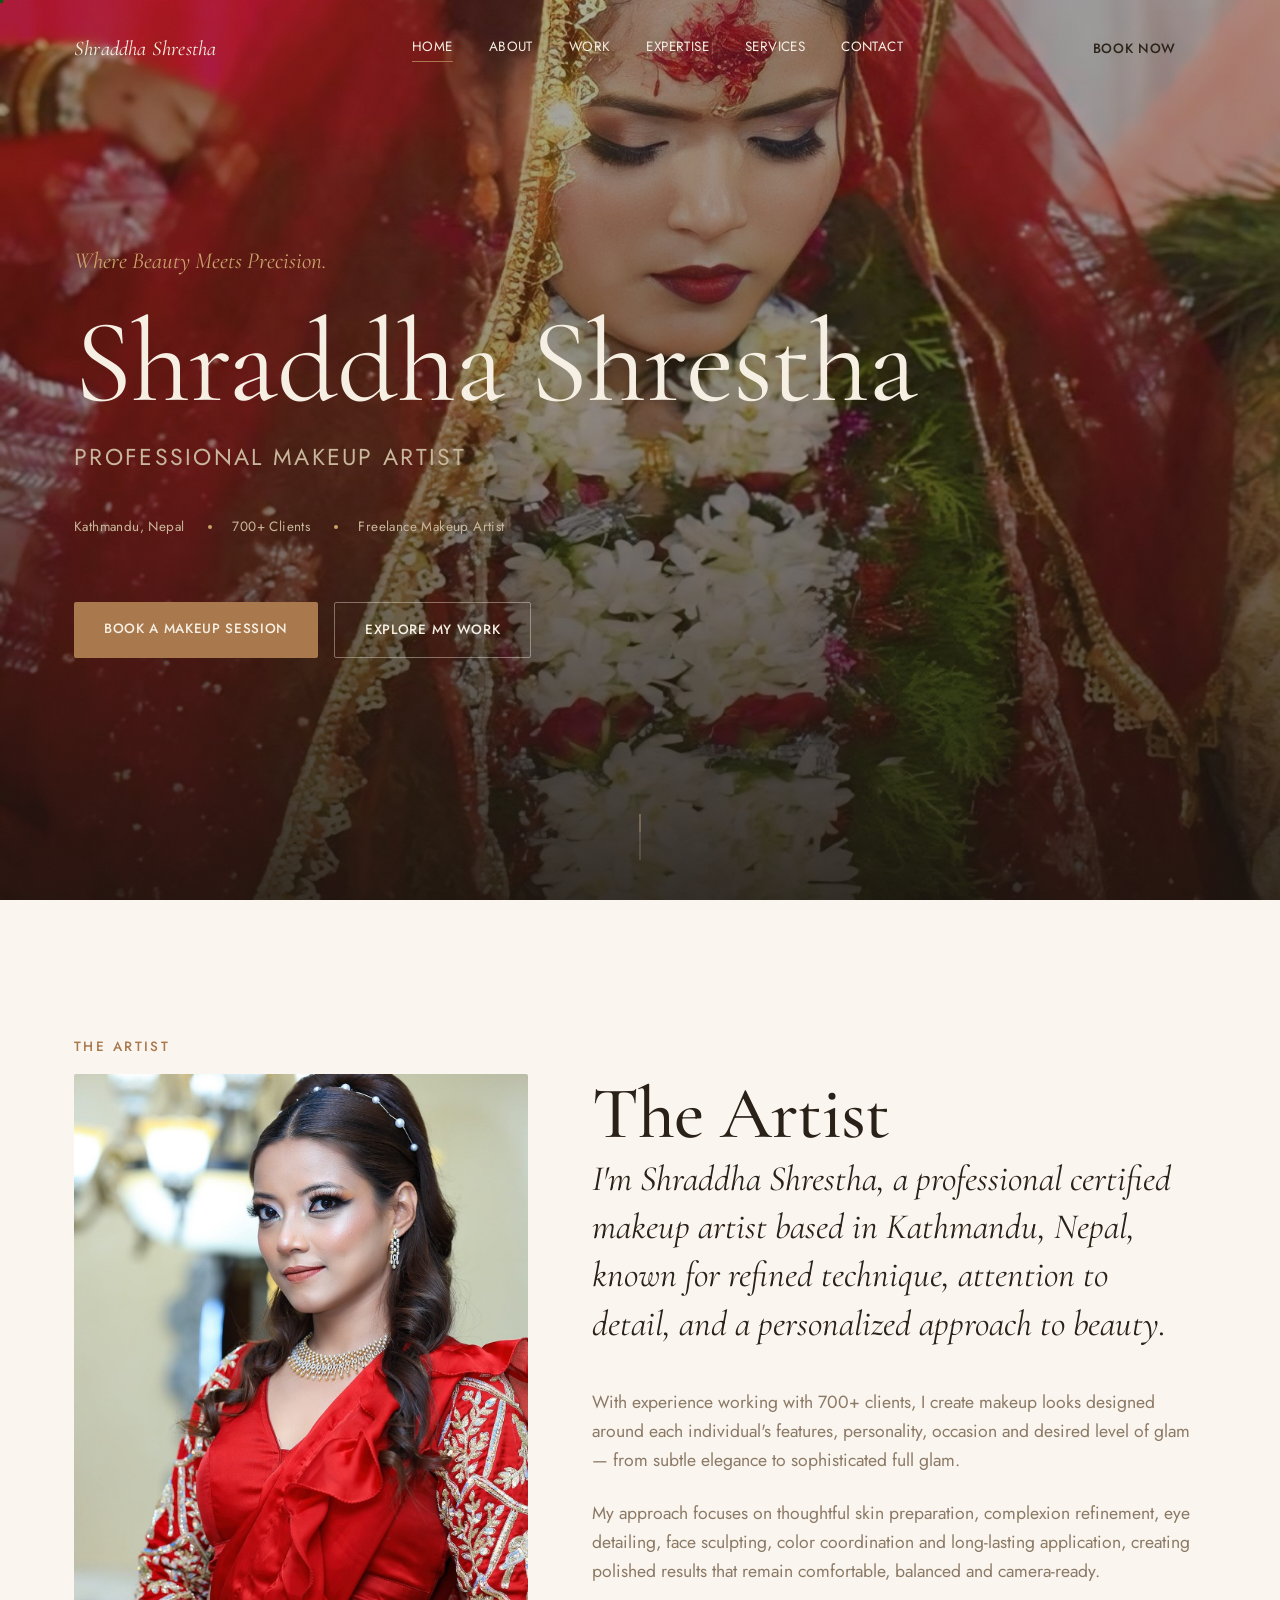
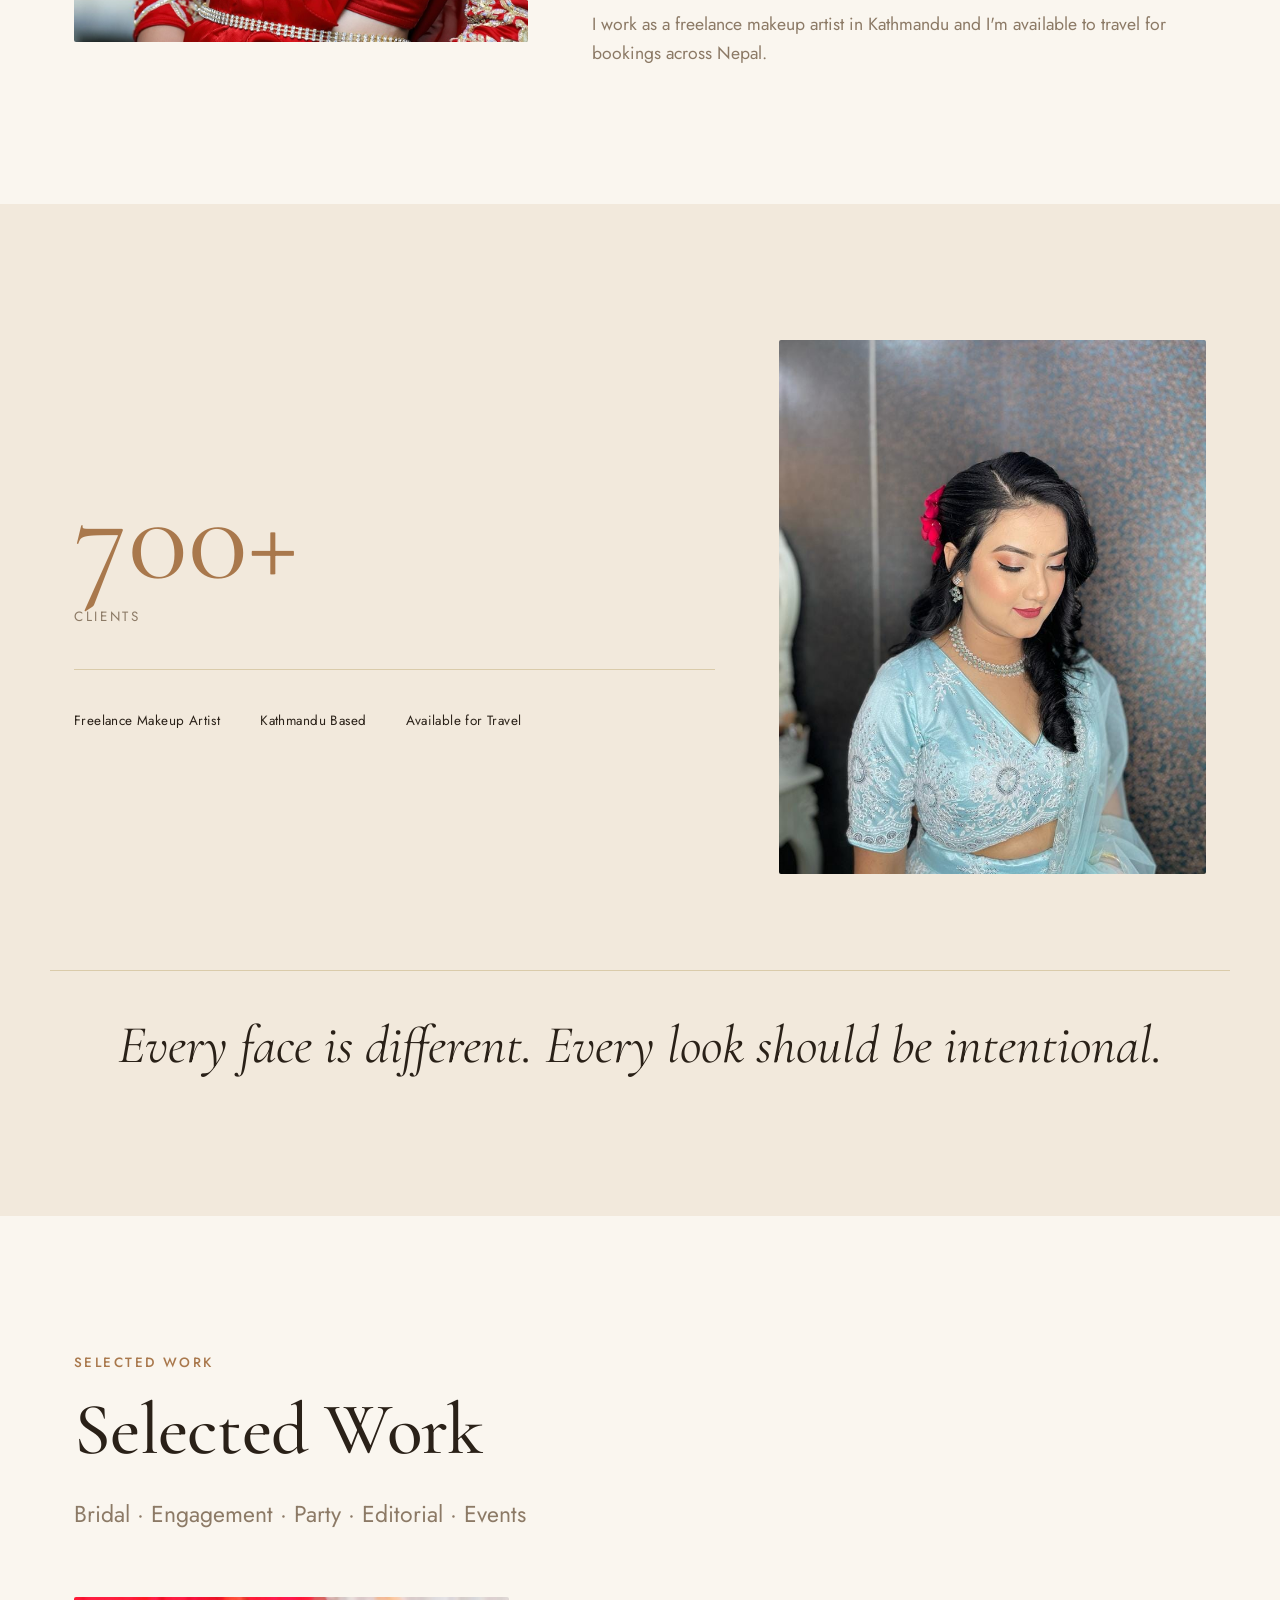
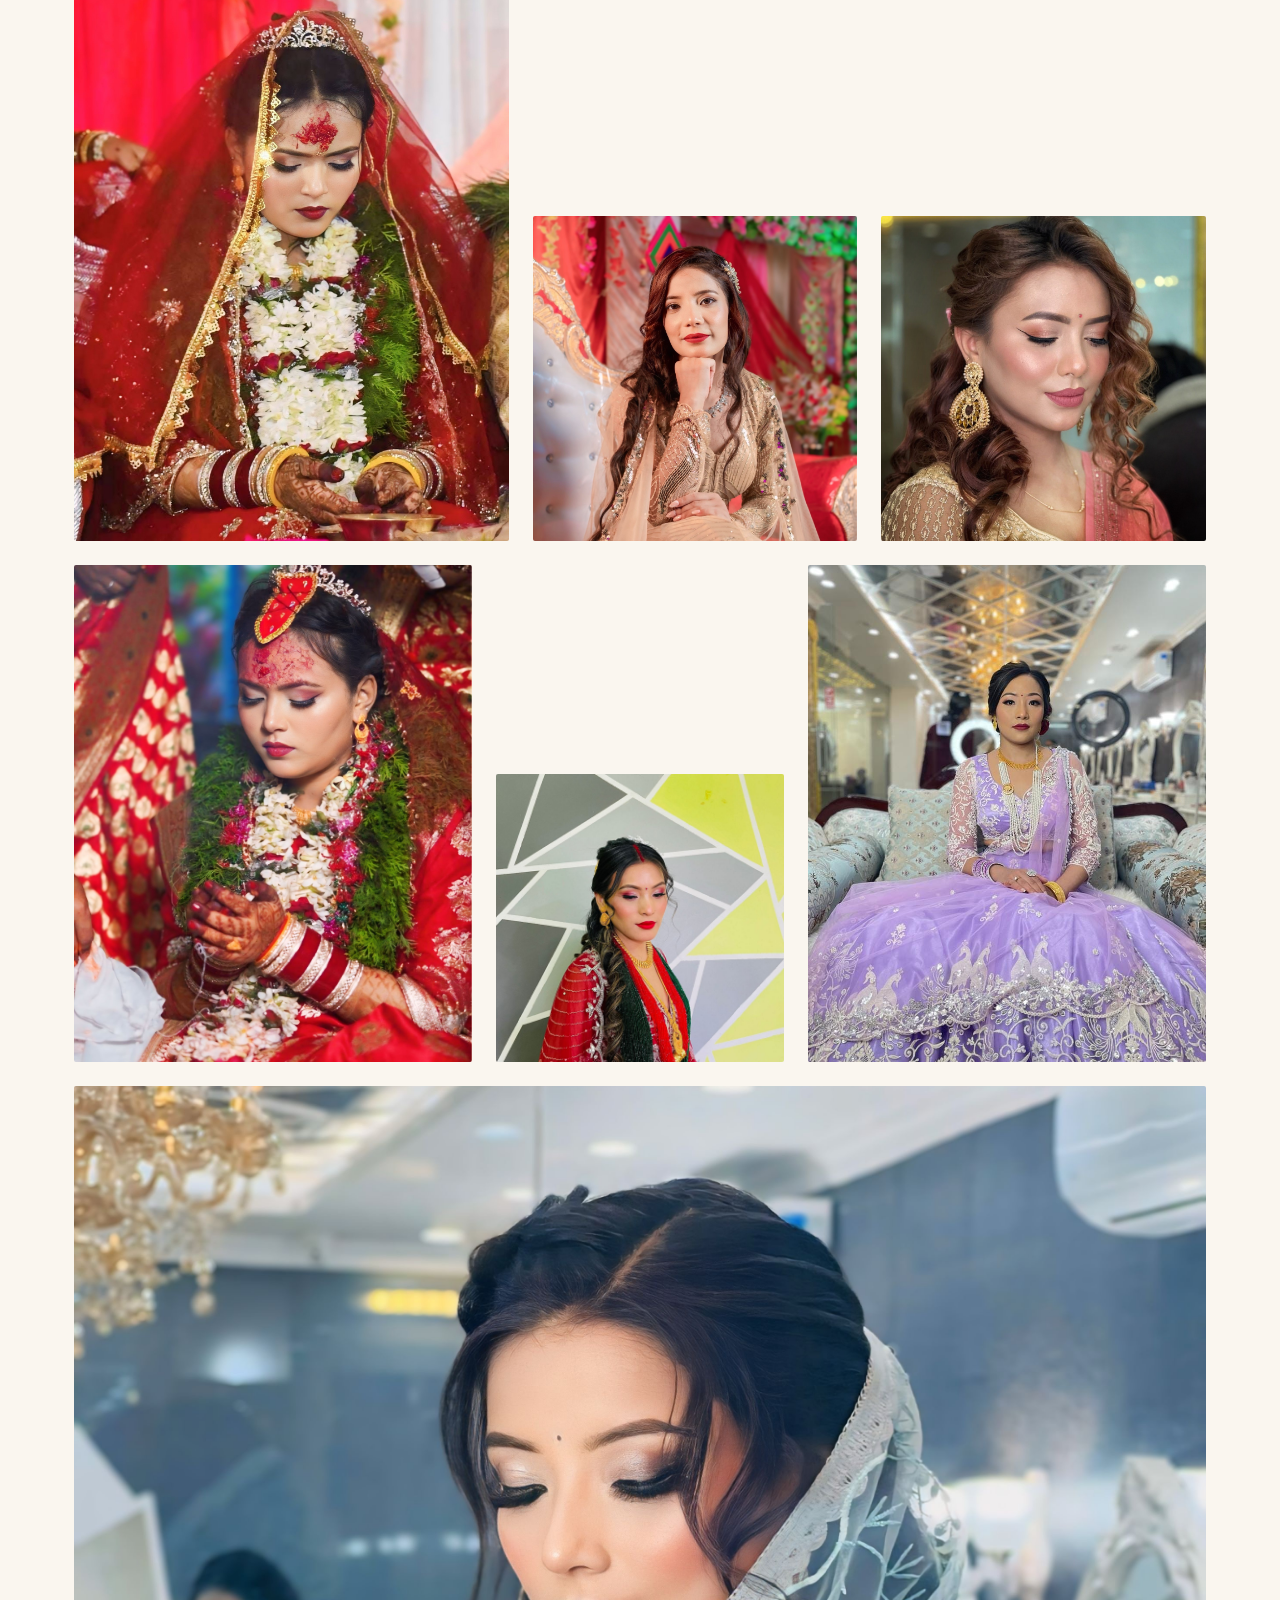
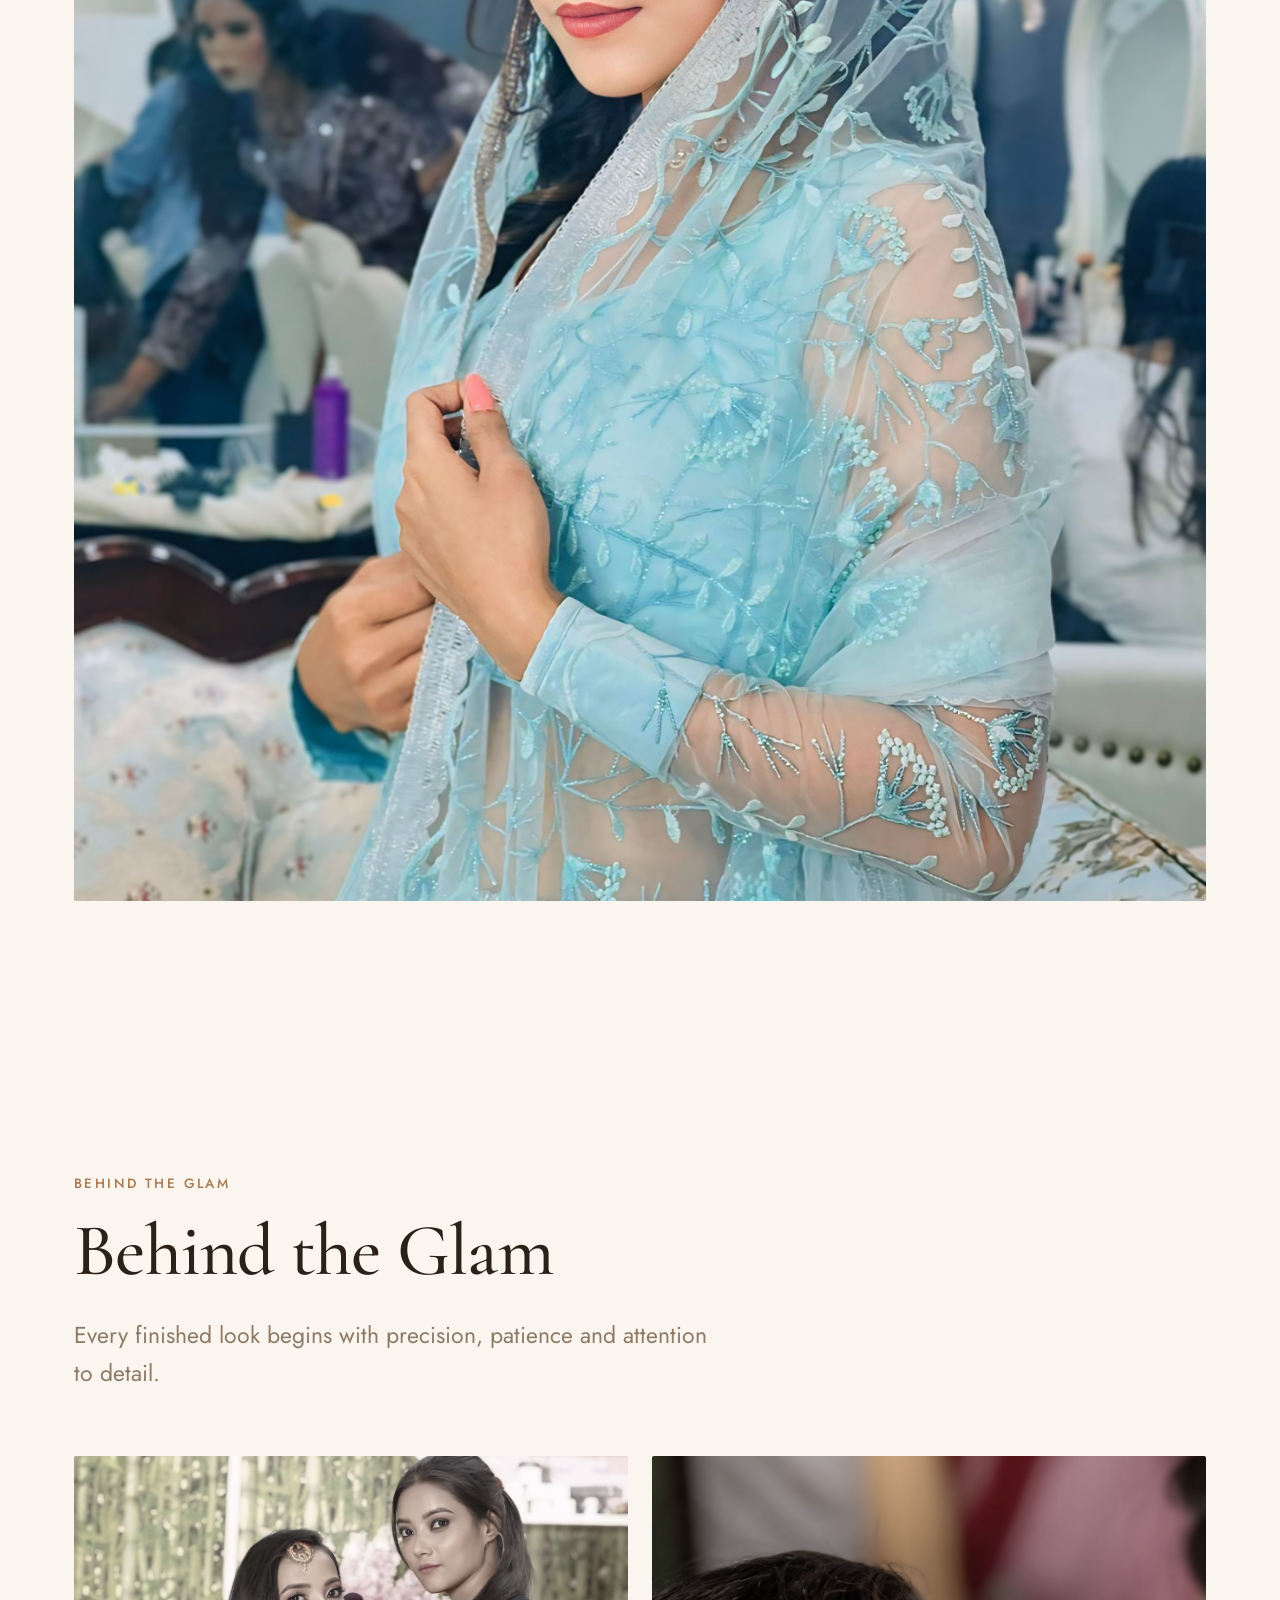
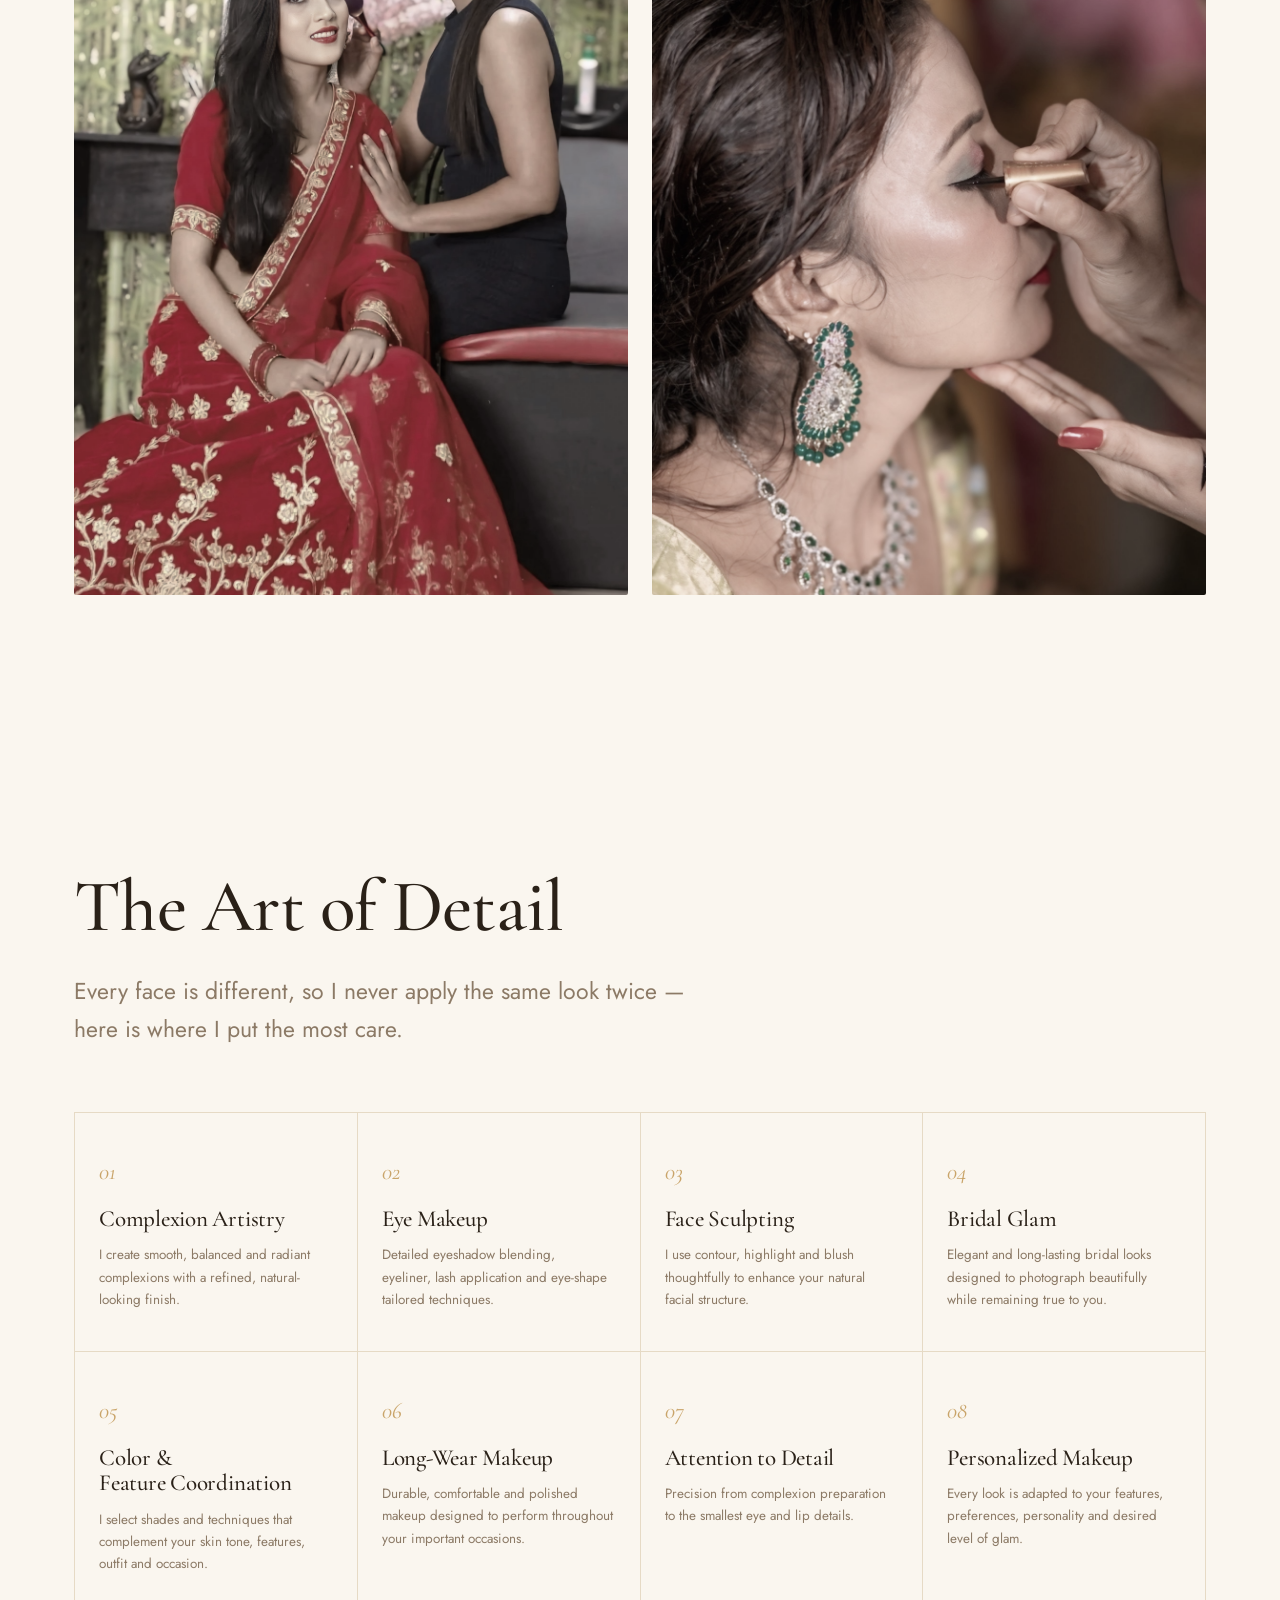
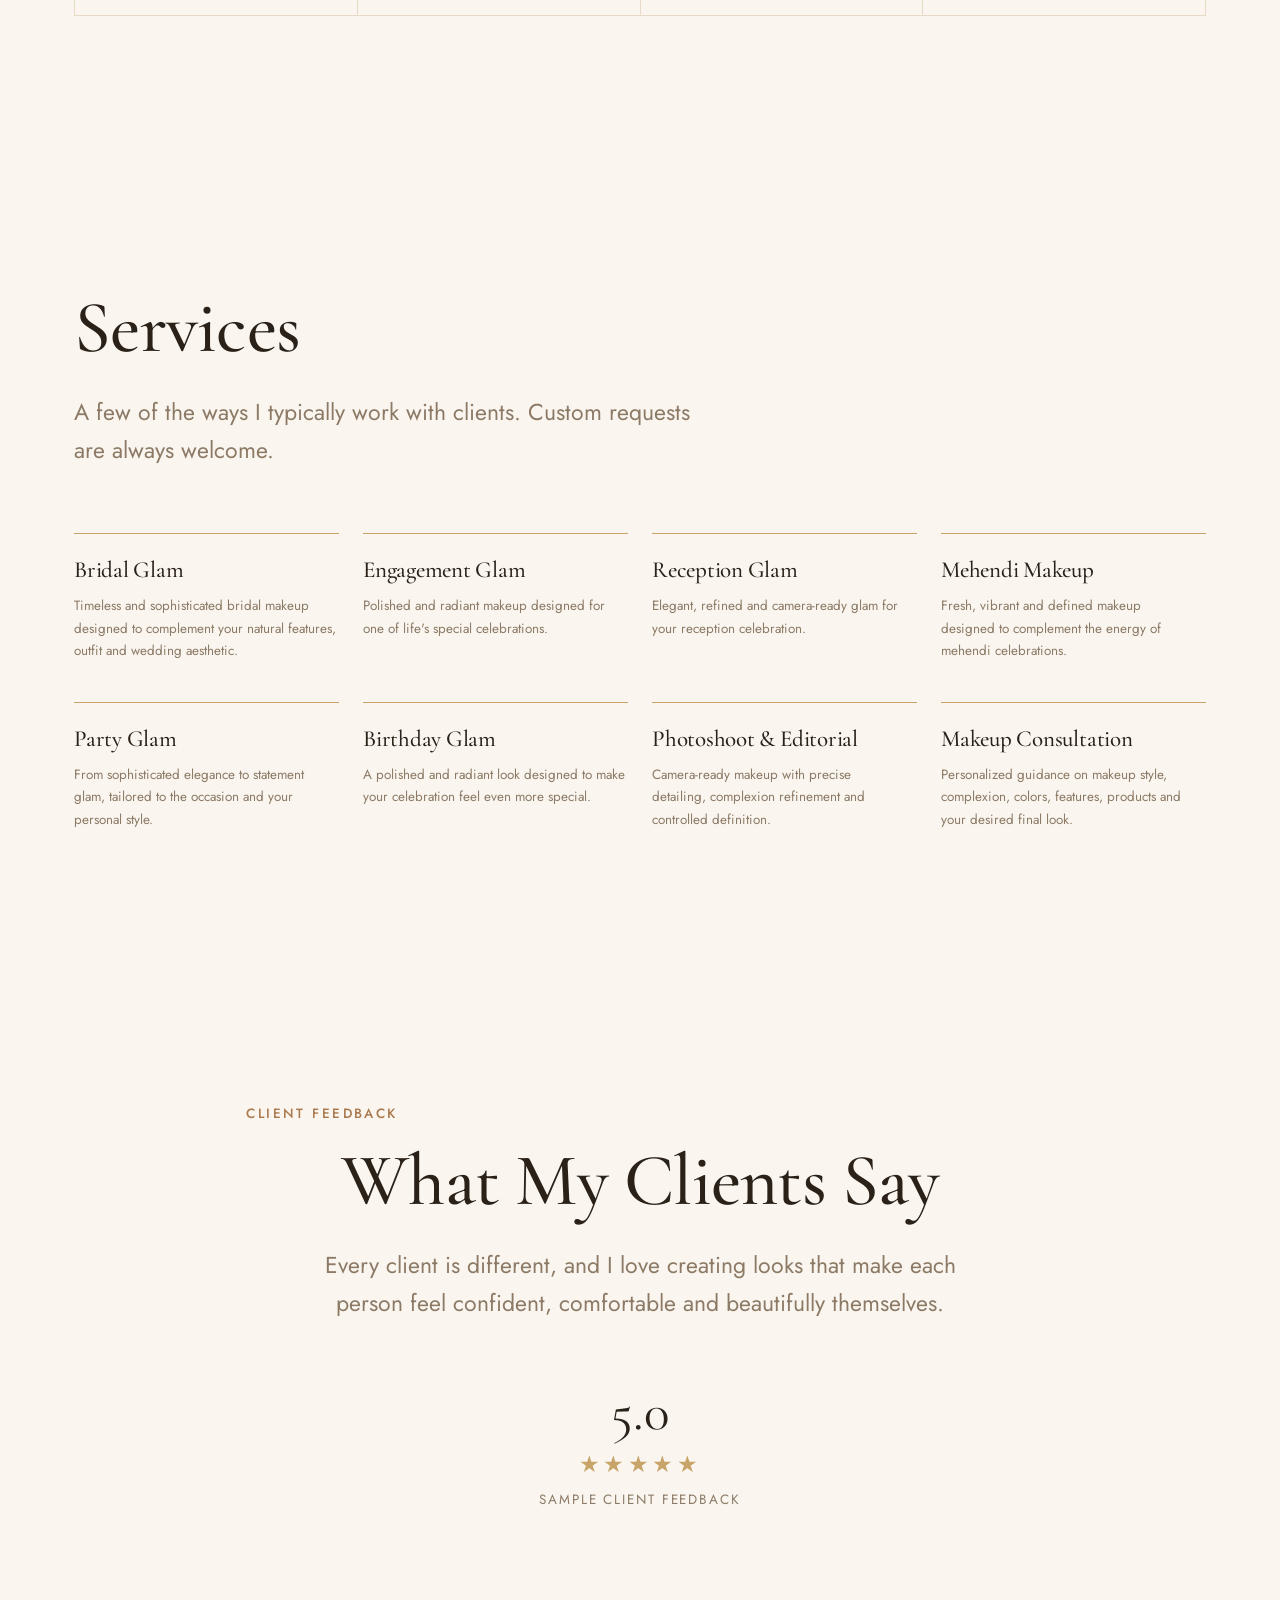
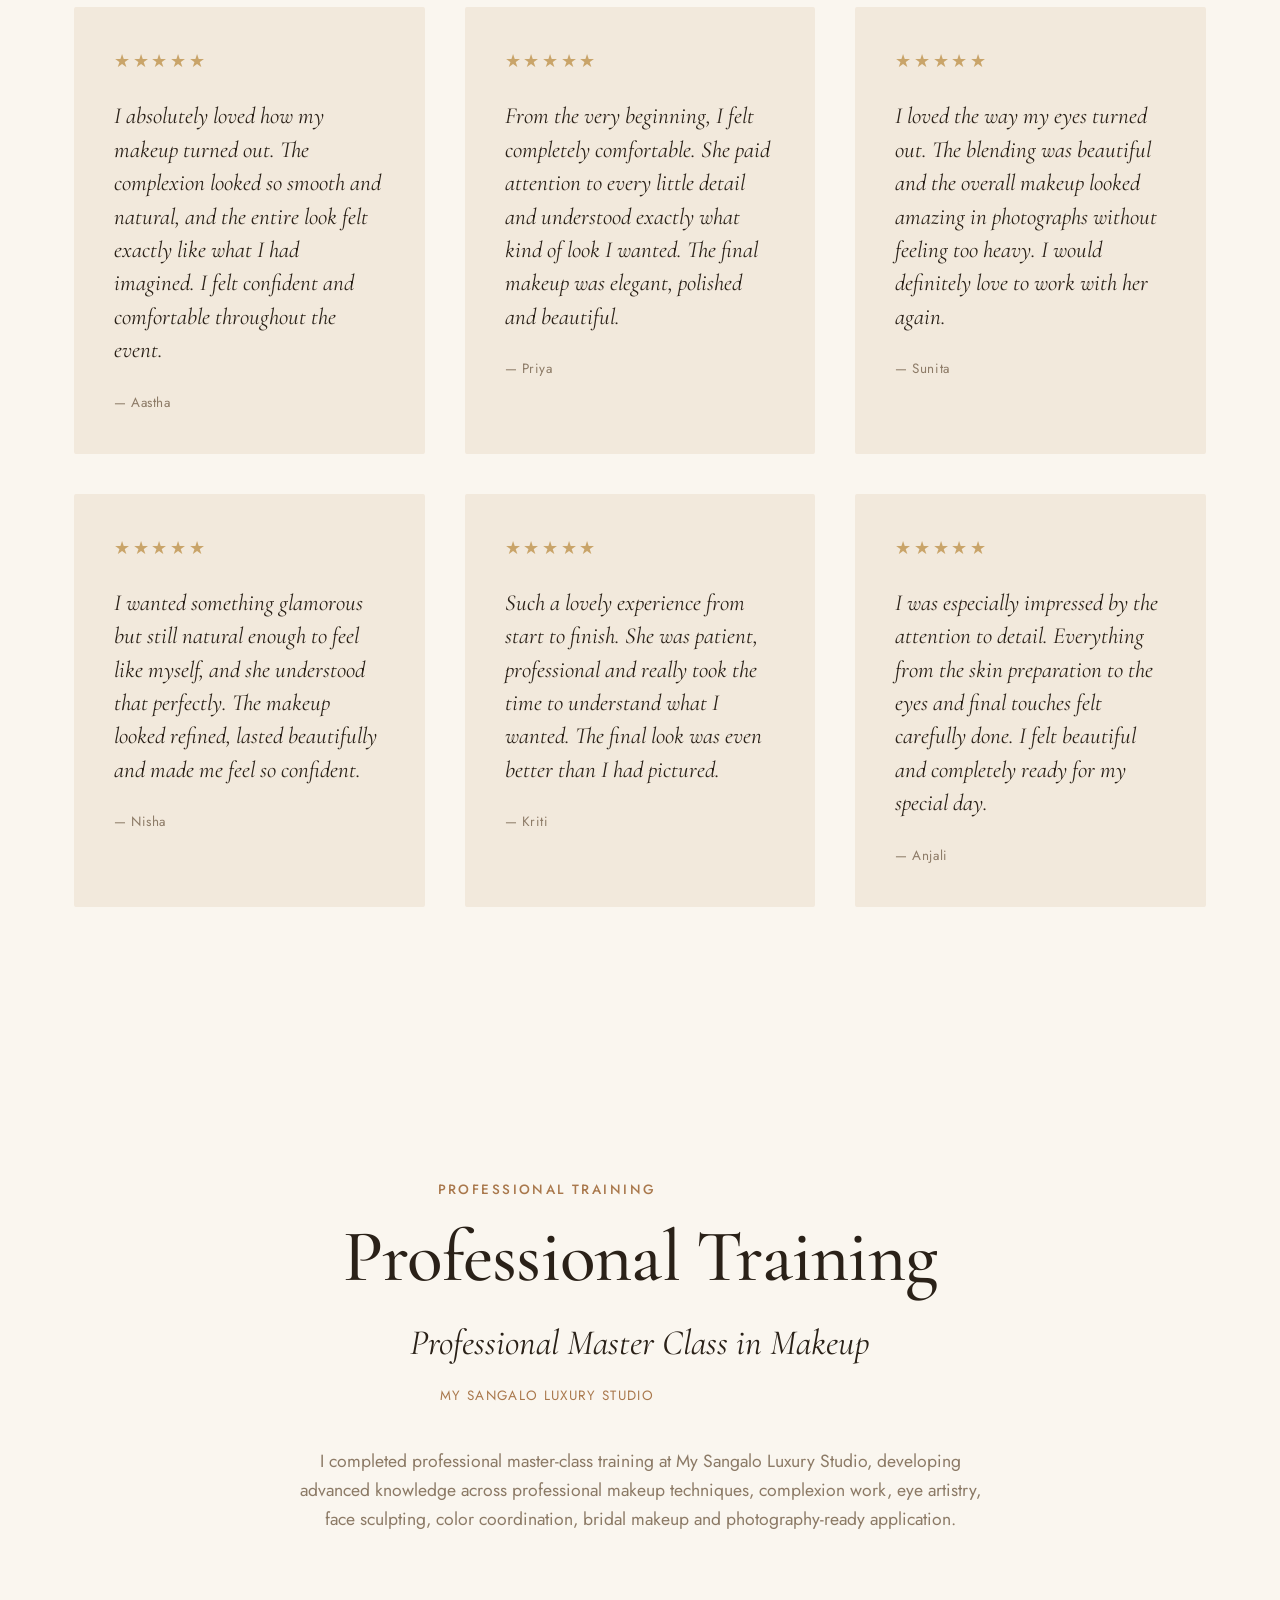
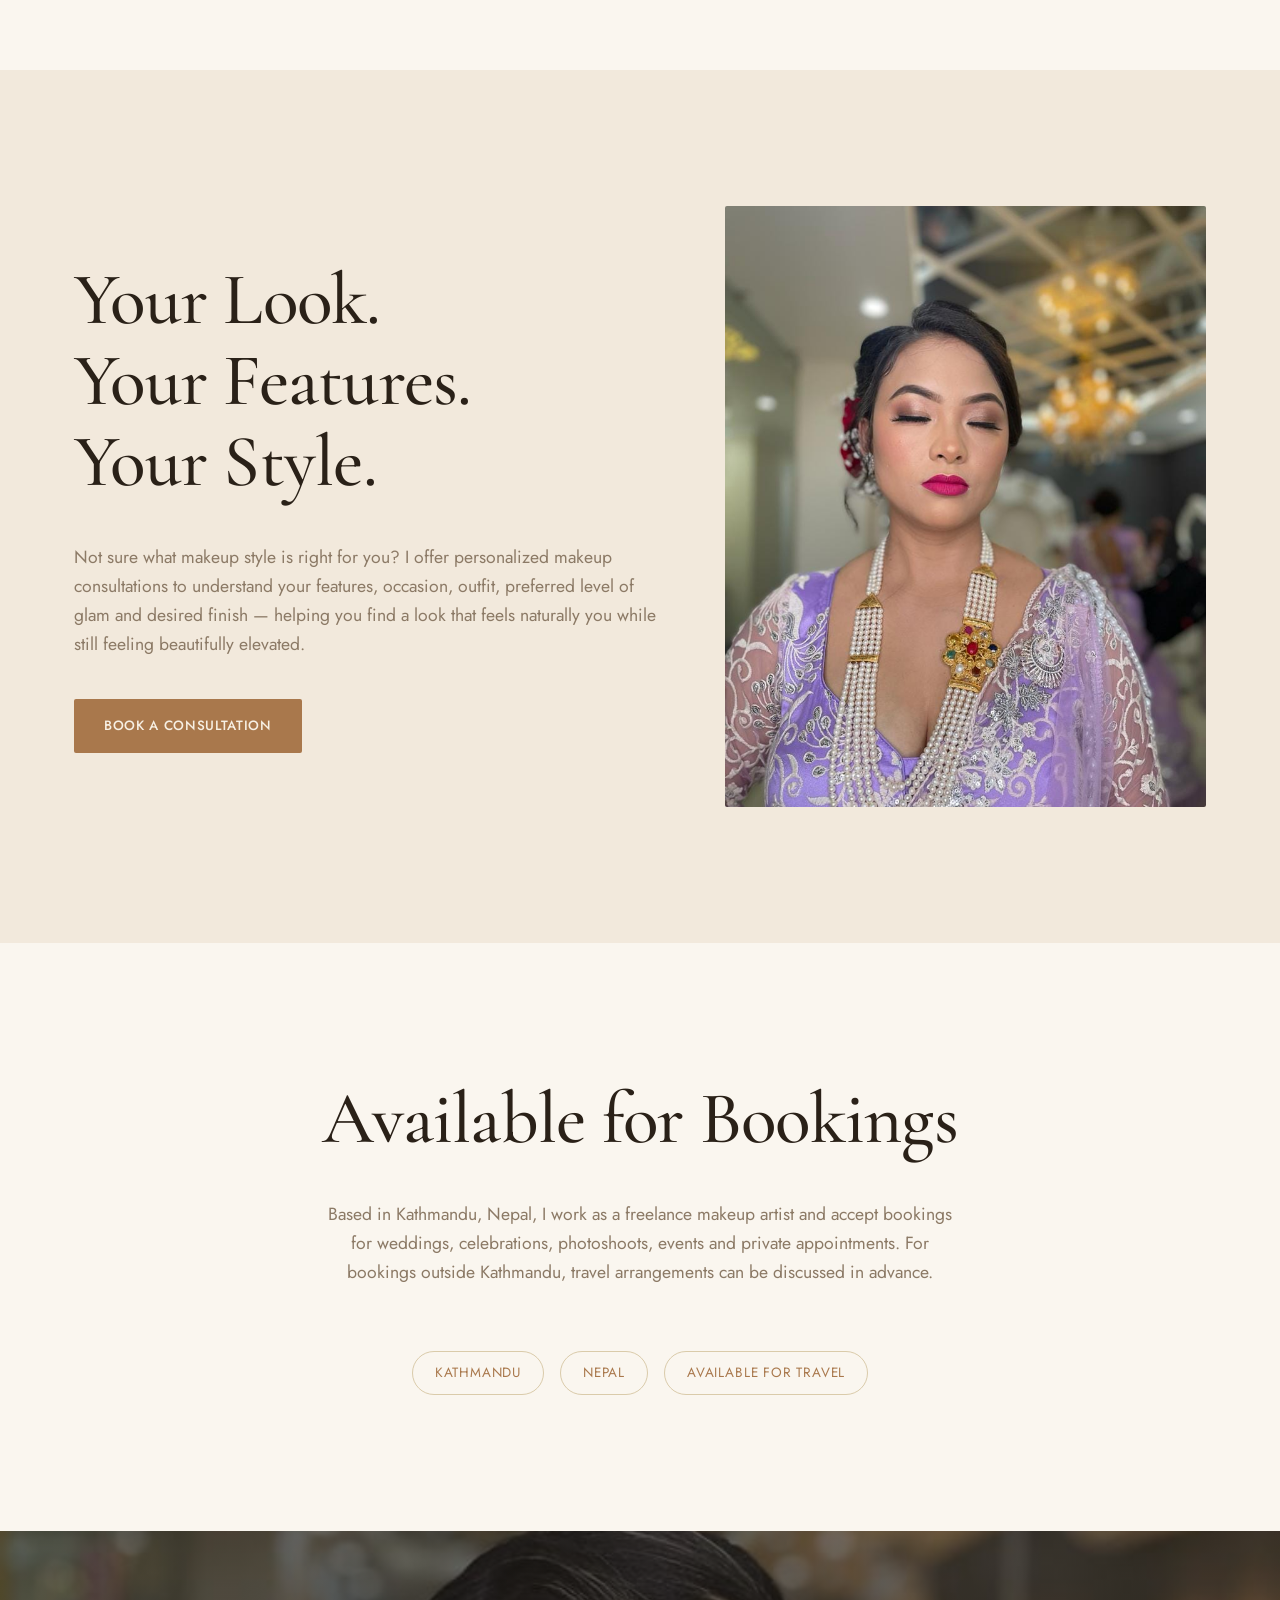
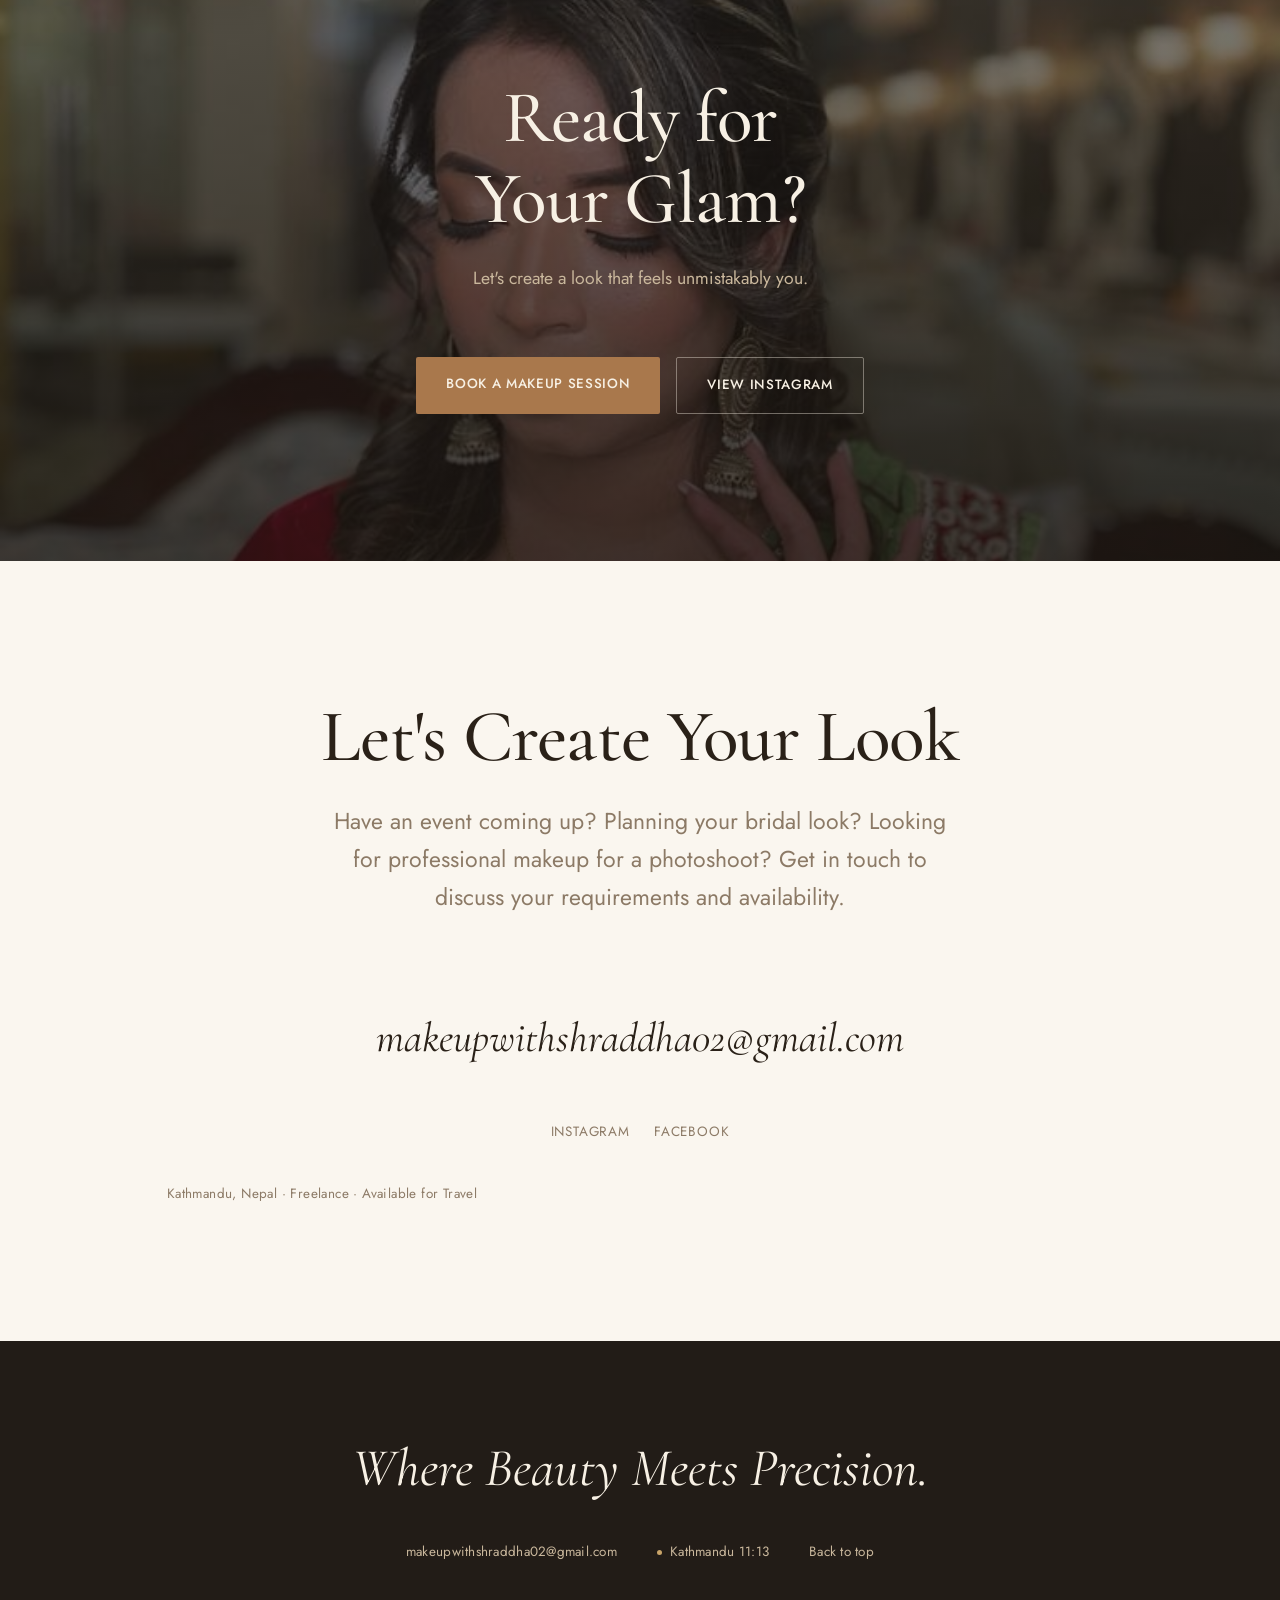
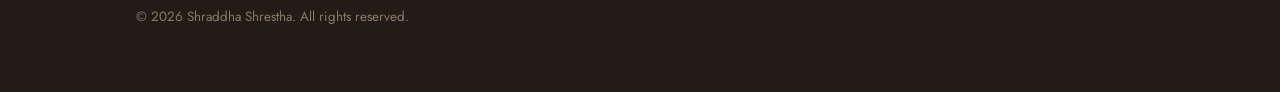
==== commit 6e697886: "Add a properly-cropped 1200x630 og:image for link previews The about-me portrait is a 4:5 vertical c" ====
--- a/index.html
+++ b/index.html
@@ -11,7 +11,7 @@
   <meta name="keywords" content="makeup artist Kathmandu, bridal makeup artist Kathmandu, bridal makeup artist Nepal, professional makeup artist Nepal, freelance makeup artist Kathmandu, makeup artist near me Kathmandu, engagement makeup artist Kathmandu, party makeup artist Kathmandu, mehendi makeup Nepal, photoshoot makeup artist Kathmandu, makeup consultation Kathmandu, certified makeup artist Nepal, Shraddha Shrestha makeup artist, makeup with shraddha">
   <meta name="author" content="Shraddha Shrestha">
   <meta name="robots" content="index, follow, max-image-preview:large, max-snippet:-1, max-video-preview:-1">
-  <link rel="canonical" href="https://example.com/">
+  <link rel="canonical" href="https://shraddhashrestha.com.np/">
 
   <!-- ===== LOCAL SEO — update lat/long if the studio location changes ===== -->
   <meta name="geo.region" content="NP-BA">
@@ -25,10 +25,10 @@
   <!-- ===== OPEN GRAPH ===== -->
   <meta property="og:type" content="website">
   <meta property="og:site_name" content="Shraddha Shrestha">
-  <meta property="og:url" content="https://example.com/">
+  <meta property="og:url" content="https://shraddhashrestha.com.np/">
   <meta property="og:title" content="Shraddha Shrestha | Bridal Makeup Artist in Kathmandu, Nepal">
   <meta property="og:description" content="Certified freelance makeup artist in Kathmandu, Nepal — bridal, engagement, party, mehendi and photoshoot makeup for 700+ clients. Where beauty meets precision.">
-  <meta property="og:image" content="https://example.com/images/Shraddha%20Shrestha%20about%20me%20image.jpg">
+  <meta property="og:image" content="https://shraddhashrestha.com.np/images/og-image.jpg">
   <meta property="og:image:width" content="1200">
   <meta property="og:image:height" content="630">
   <meta property="og:image:alt" content="Shraddha Shrestha, bridal makeup artist in Kathmandu, Nepal">
@@ -38,7 +38,7 @@
   <meta name="twitter:card" content="summary_large_image">
   <meta name="twitter:title" content="Shraddha Shrestha | Bridal Makeup Artist in Kathmandu, Nepal">
   <meta name="twitter:description" content="Certified freelance makeup artist in Kathmandu, Nepal — bridal, engagement, party, mehendi and photoshoot makeup for 700+ clients.">
-  <meta name="twitter:image" content="https://example.com/images/Shraddha%20Shrestha%20about%20me%20image.jpg">
+  <meta name="twitter:image" content="https://shraddhashrestha.com.np/images/og-image.jpg">
   <meta name="twitter:image:alt" content="Shraddha Shrestha, bridal makeup artist in Kathmandu, Nepal">
 
   <!-- ===== FONTS ===== -->
@@ -61,8 +61,8 @@
     "@type": "Person",
     "name": "Shraddha Shrestha",
     "alternateName": "Makeup with Shraddha",
-    "url": "https://example.com/",
-    "image": "https://example.com/images/Shraddha%20Shrestha%20about%20me%20image.jpg",
+    "url": "https://shraddhashrestha.com.np/",
+    "image": "https://shraddhashrestha.com.np/images/Shraddha%20Shrestha%20about%20me%20image.jpg",
     "jobTitle": "Bridal & Freelance Makeup Artist",
     "description": "Certified freelance makeup artist in Kathmandu, Nepal, specializing in bridal, engagement, party, mehendi and photoshoot makeup.",
     "address": { "@type": "PostalAddress", "addressLocality": "Kathmandu", "addressCountry": "Nepal" },
